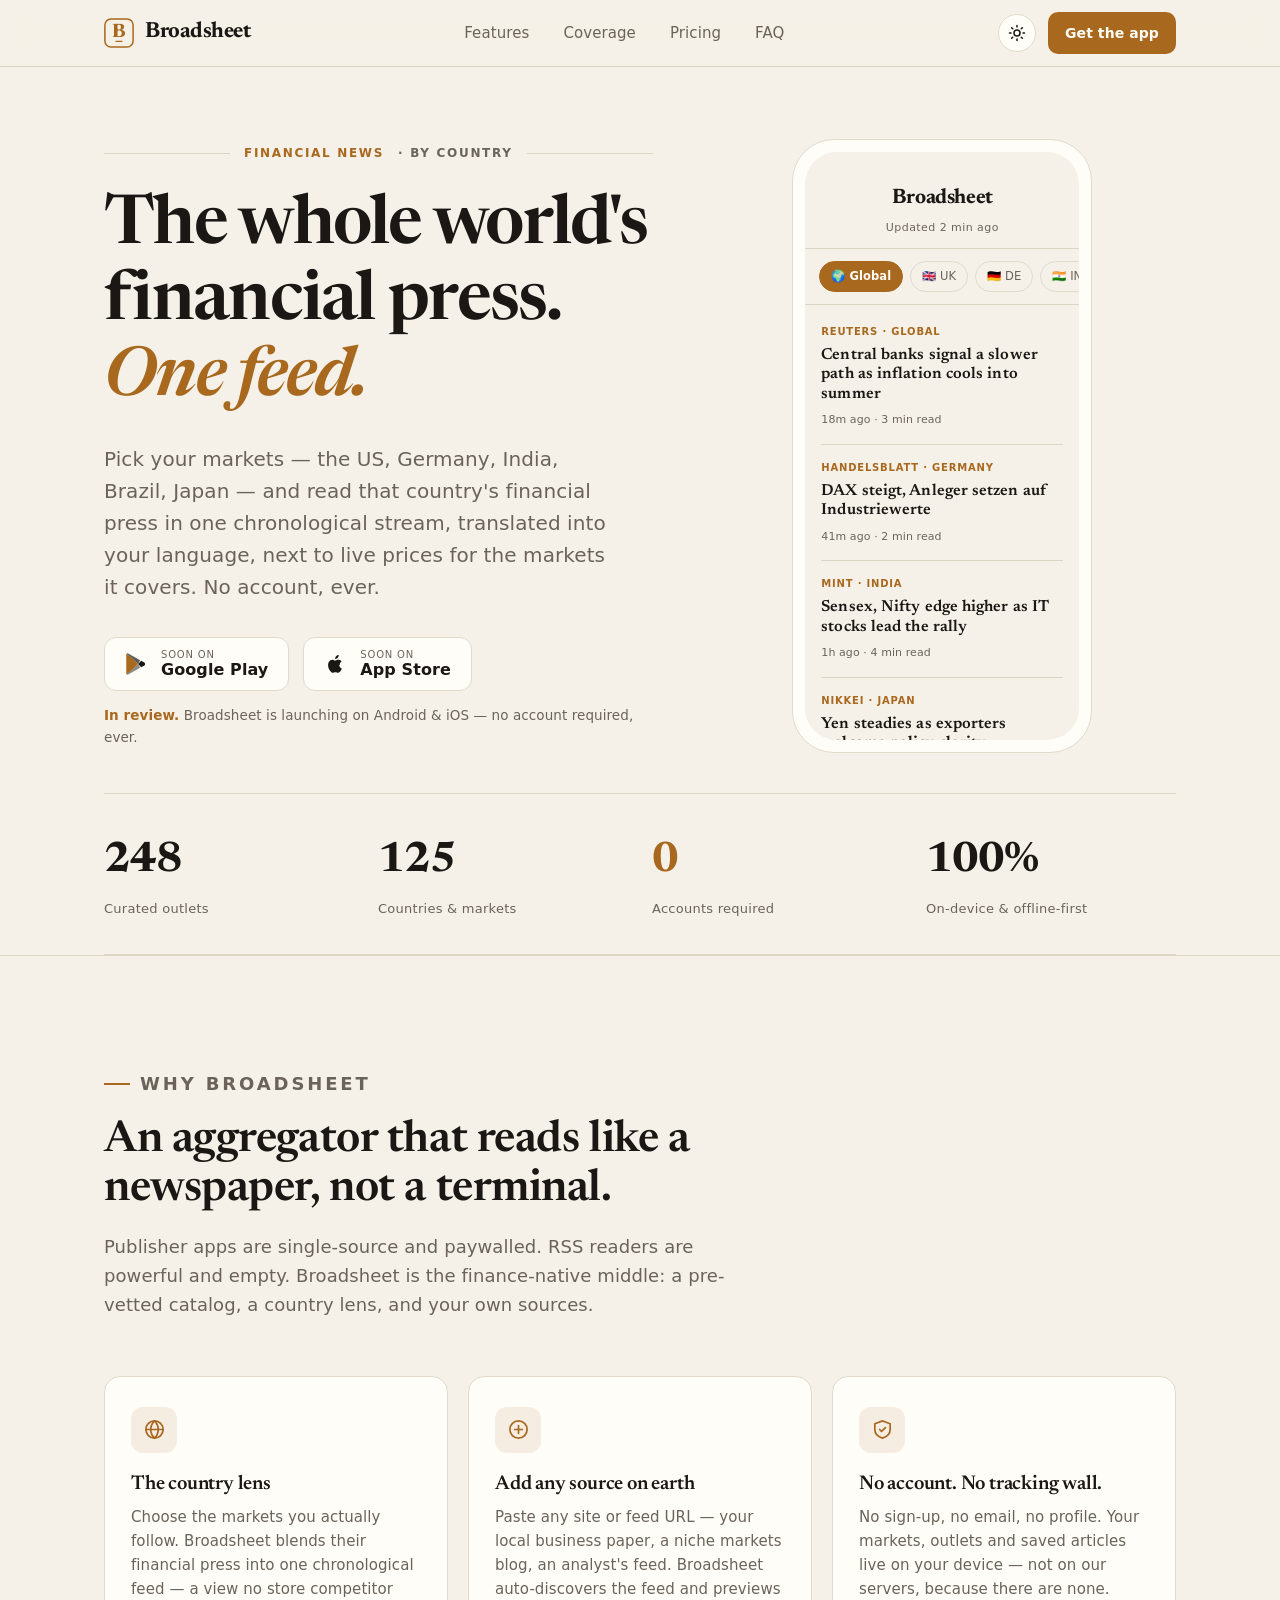
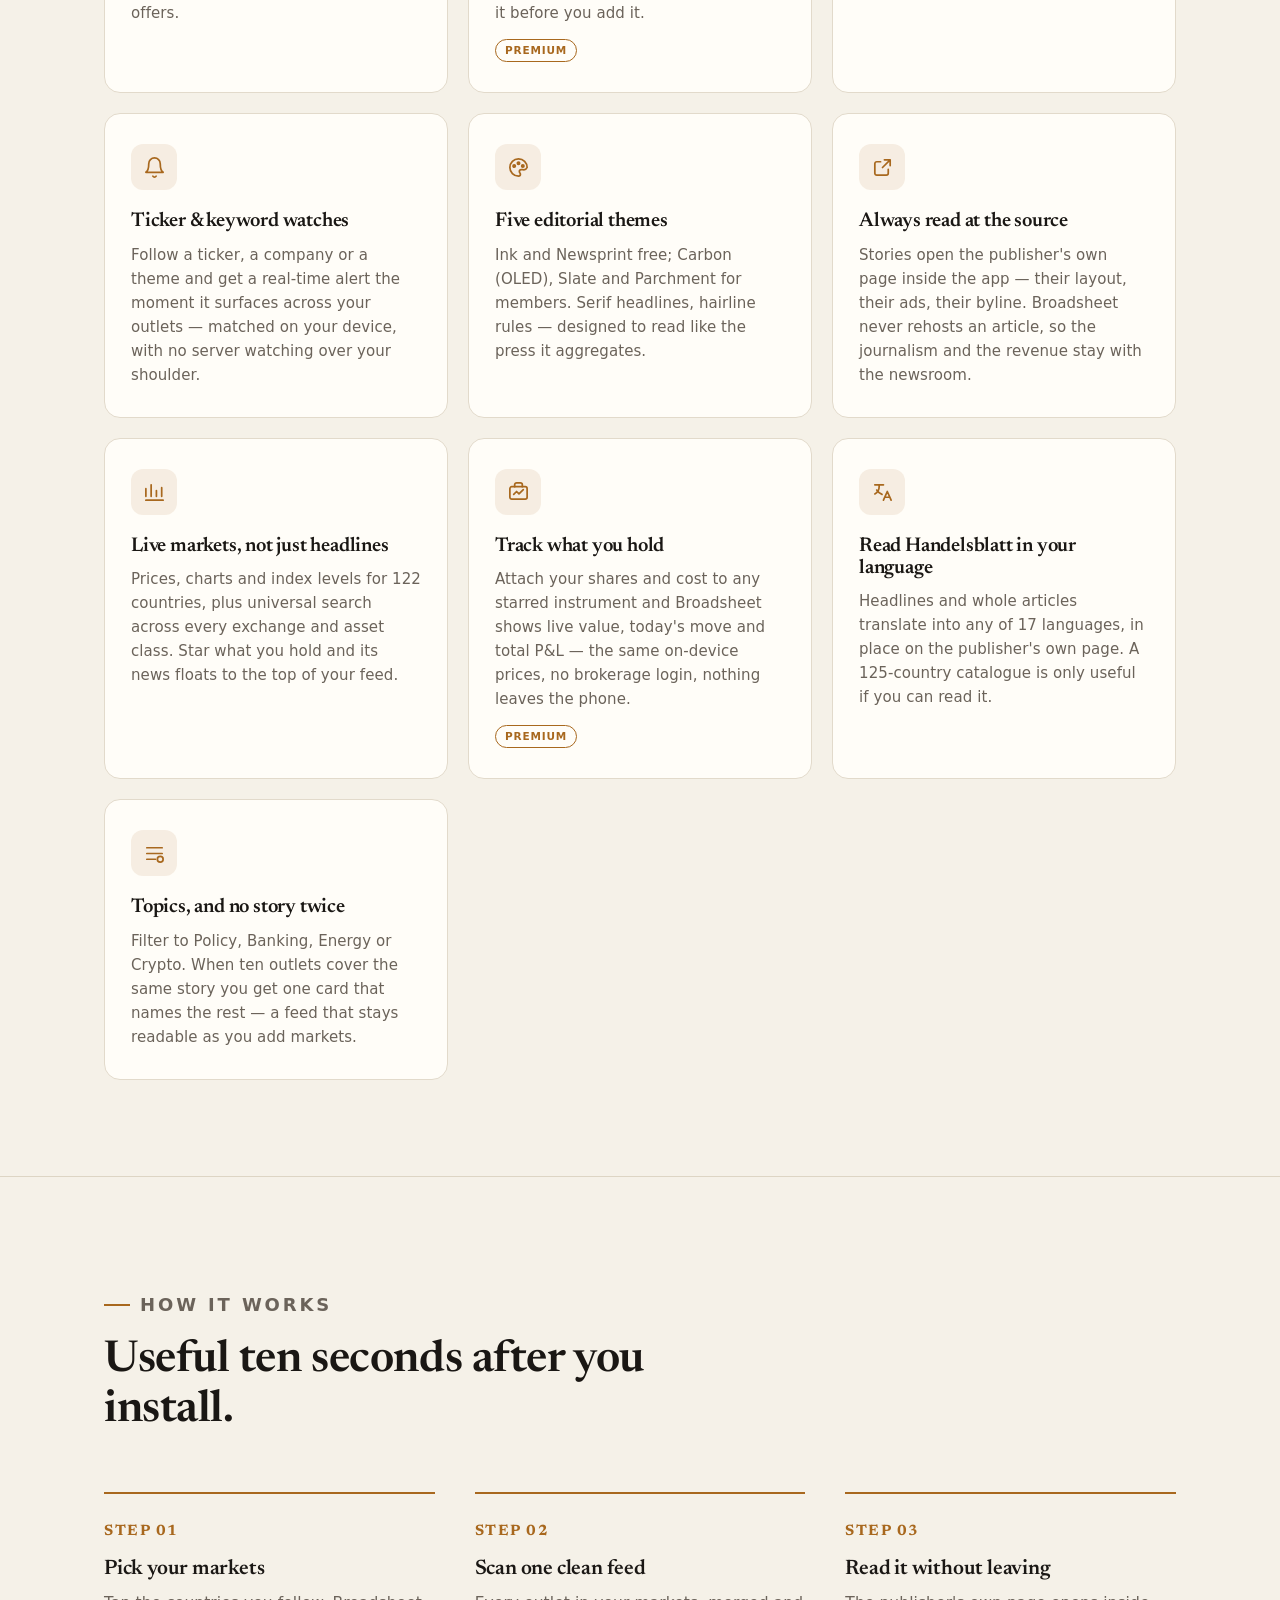
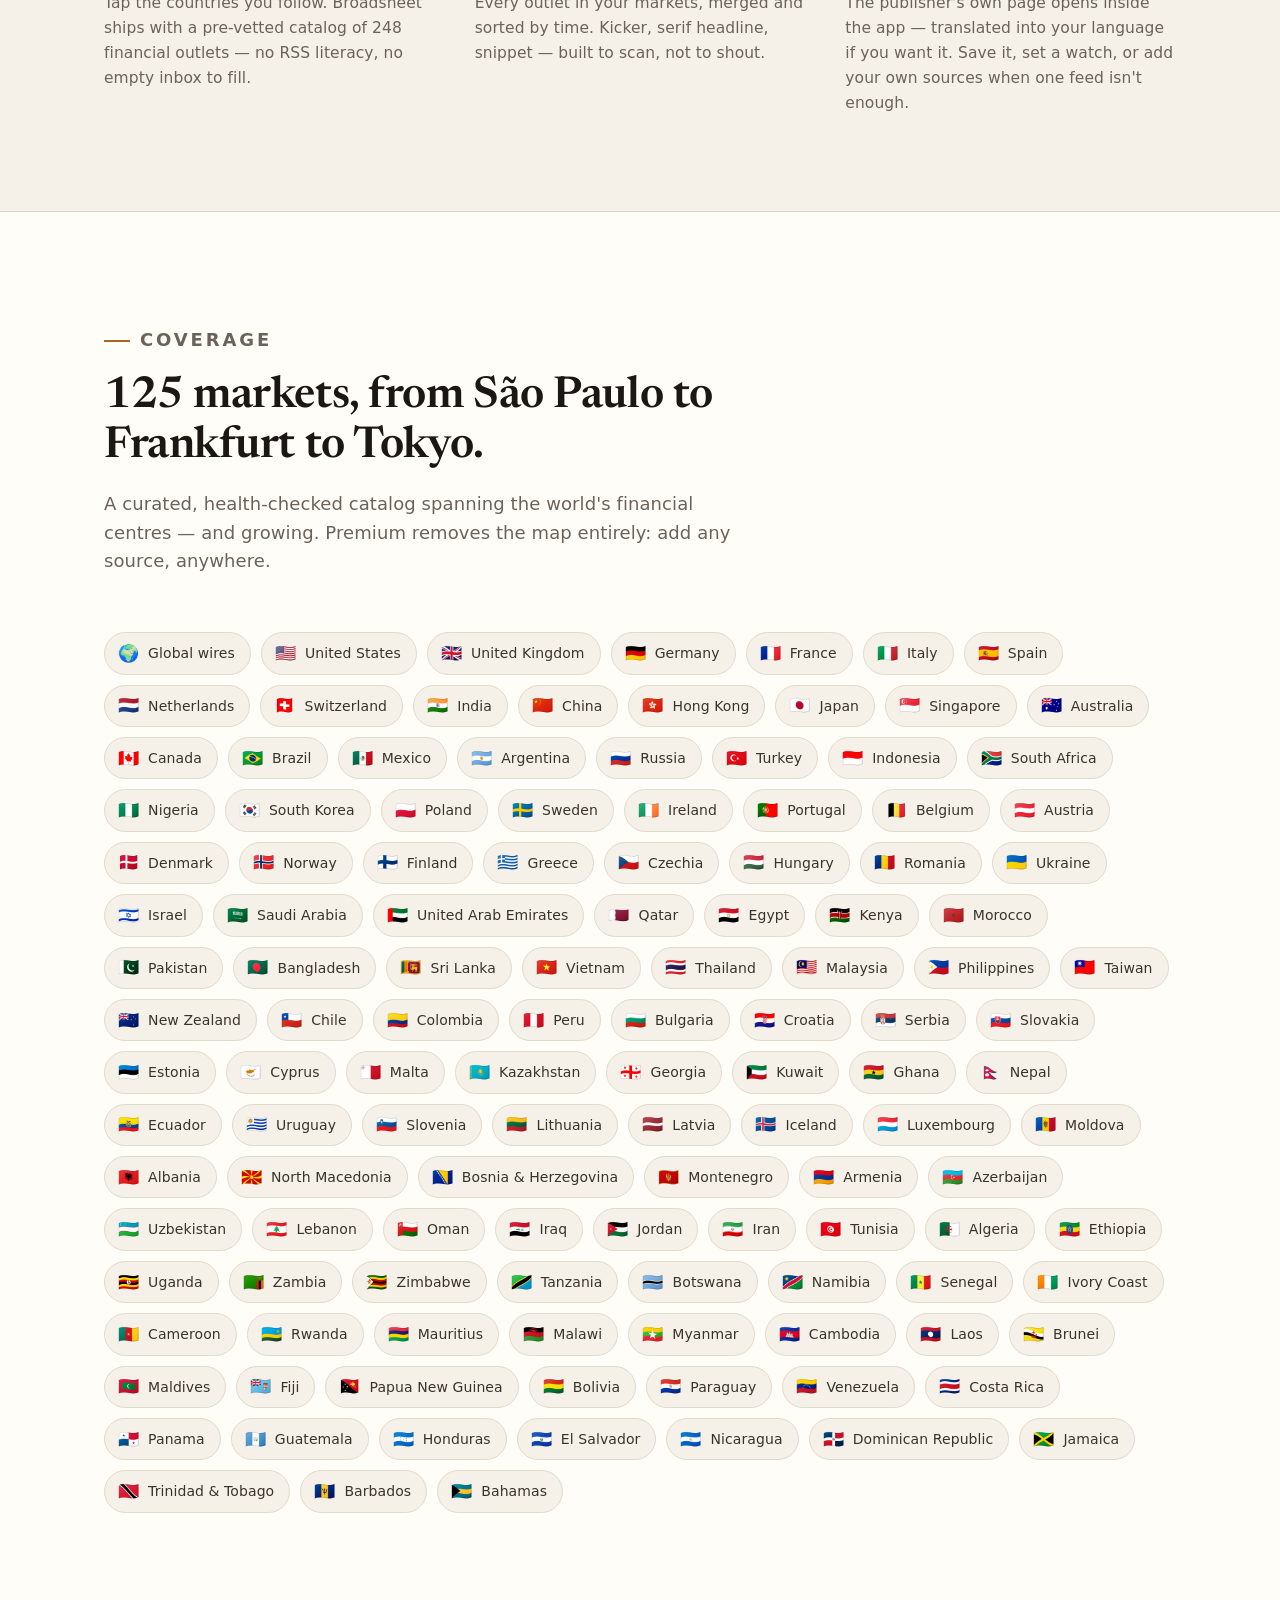
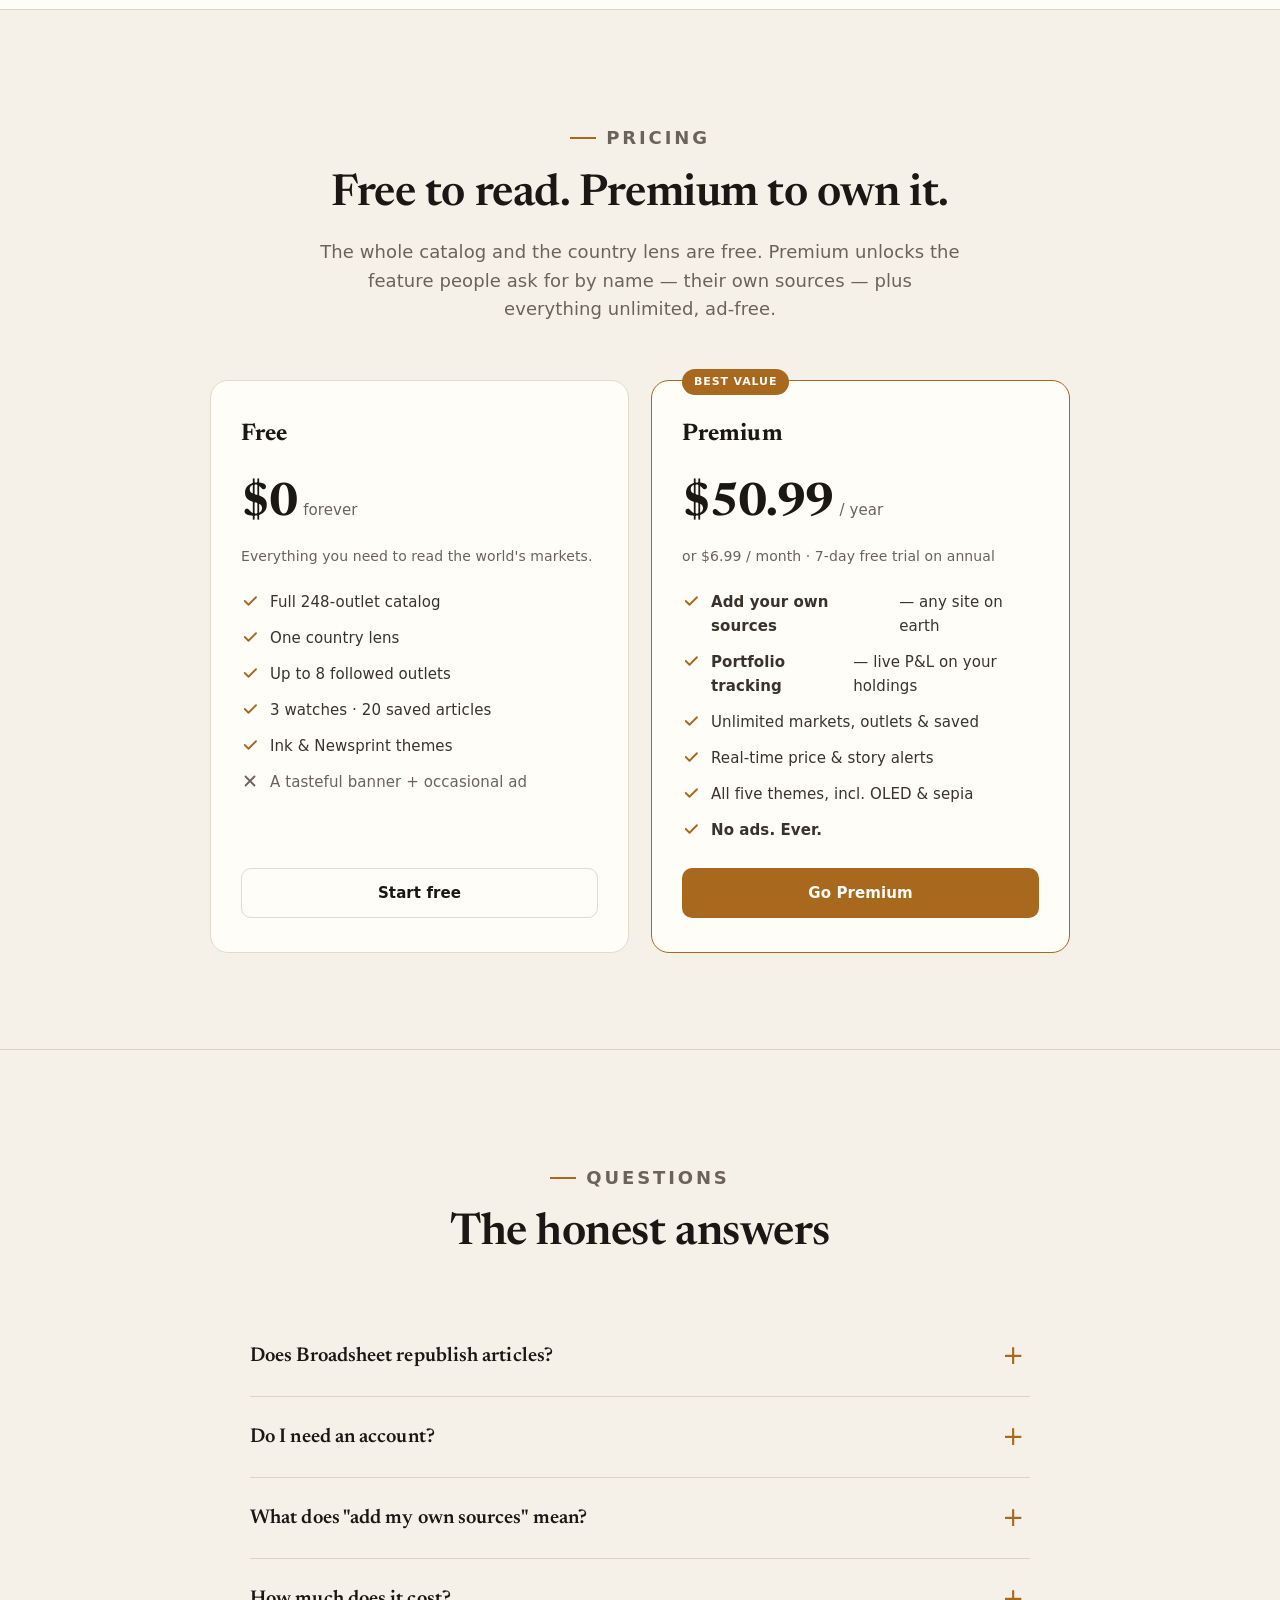
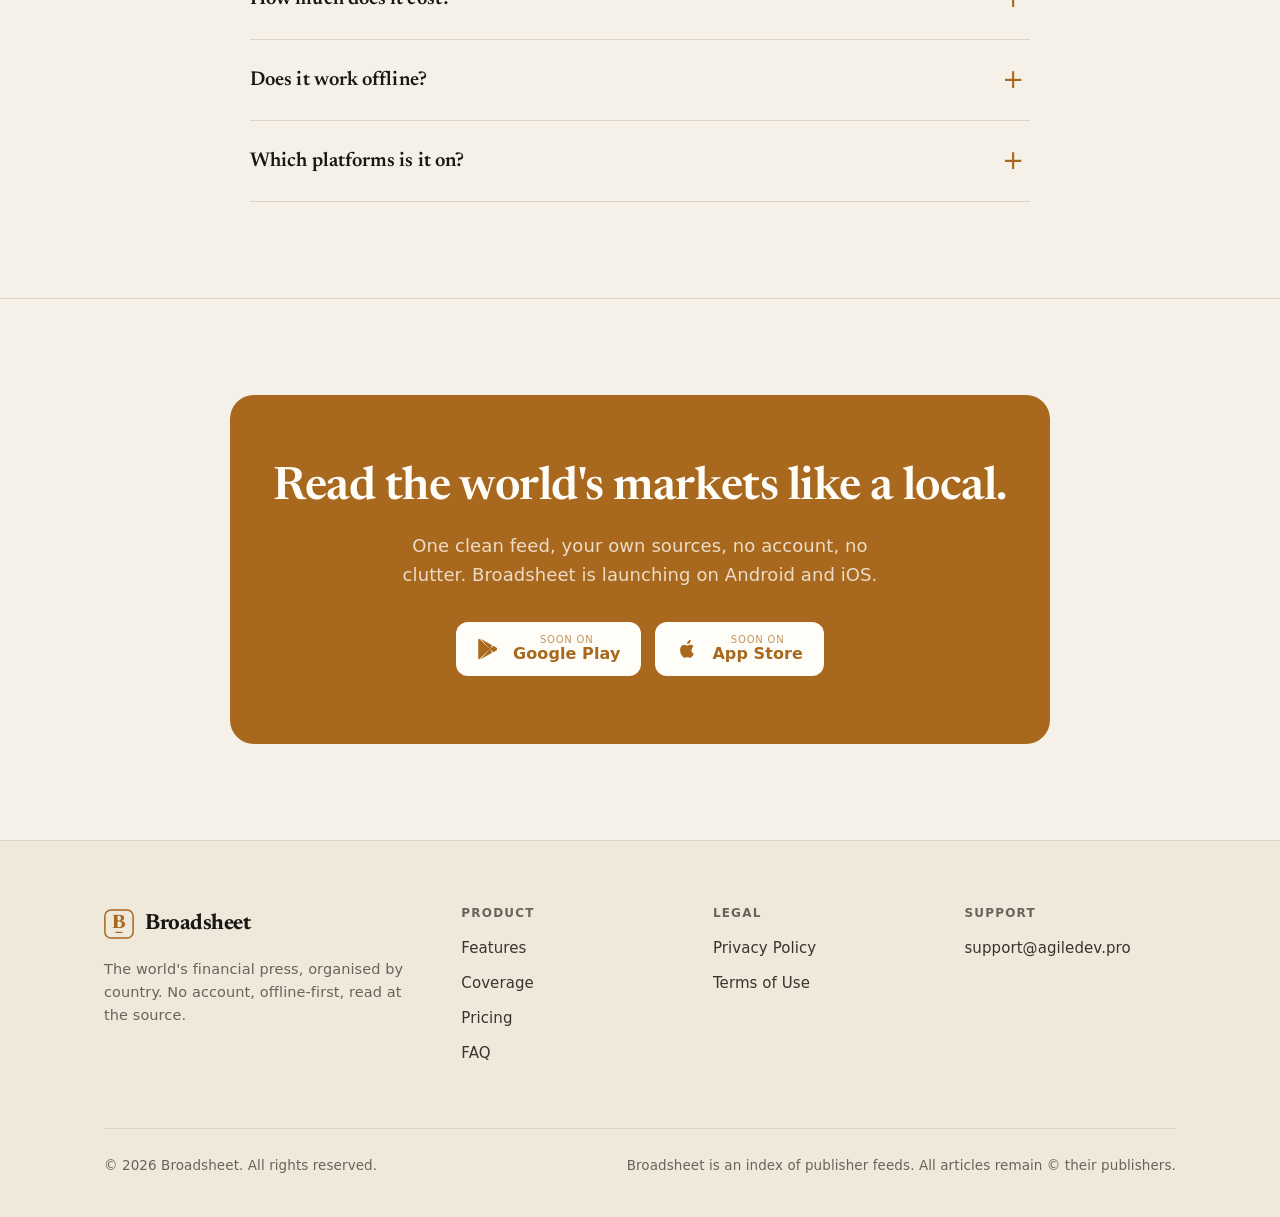
==== index.html @ e1857047 "Add files via upload" ====
<!doctype html>
<html lang="en">
  <head>
    <meta charset="utf-8" />
    <meta name="viewport" content="width=device-width, initial-scale=1" />
    <title>Broadsheet — The world's financial press, by country</title>
    <meta
      name="description"
      content="Broadsheet gathers the financial press of 125 countries into one clean feed — organised by market. Read every story in-app, translated into your language, alongside live prices for 122 markets. No account."
    />
    <meta name="theme-color" content="#14110f" media="(prefers-color-scheme: dark)" />
    <meta name="theme-color" content="#f5f1e8" media="(prefers-color-scheme: light)" />

    <!-- Open Graph -->
    <meta property="og:type" content="website" />
    <meta property="og:site_name" content="Broadsheet" />
    <meta property="og:title" content="Broadsheet — The world's financial press, by country" />
    <meta
      property="og:description"
      content="The financial press of 125 countries in one clean feed, translated and readable in-app, with live market prices. No account."
    />
    <meta property="og:url" content="https://broadsheet.agiledev.pro/" />
    <meta name="twitter:card" content="summary_large_image" />

    <link rel="icon" href="favicon.svg" type="image/svg+xml" />
    <link rel="canonical" href="https://broadsheet.agiledev.pro/" />

    <!-- Newsreader: a variable serif designed for on-screen news reading (matches the app). -->
    <link rel="preconnect" href="https://fonts.googleapis.com" />
    <link rel="preconnect" href="https://fonts.gstatic.com" crossorigin />
    <link
      href="https://fonts.googleapis.com/css2?family=Newsreader:ital,opsz,wght@0,6..72,400;0,6..72,500;0,6..72,600;0,6..72,700;1,6..72,500;1,6..72,600&display=swap"
      rel="stylesheet"
    />
    <link rel="stylesheet" href="assets/broadsheet.css" />
  </head>
  <body>
    <a class="skip-link" href="#main">Skip to content</a>

    <!-- ============================ MASTHEAD ============================ -->
    <header class="masthead">
      <div class="container masthead__inner">
        <a class="brand" href="/" aria-label="Broadsheet home">
          <svg class="brand__mark" viewBox="0 0 100 100" aria-hidden="true">
            <rect x="3" y="3" width="94" height="94" rx="20" fill="none" stroke="var(--accent)" stroke-width="5" />
            <text x="50" y="63" text-anchor="middle" font-family="Newsreader, Georgia, serif" font-size="62" font-weight="700" fill="var(--accent)">B</text>
            <rect x="38" y="76" width="24" height="4" rx="2" fill="var(--accent)" />
          </svg>
          Broadsheet
        </a>

        <nav class="nav" id="nav" aria-label="Primary">
          <a href="#features">Features</a>
          <a href="#coverage">Coverage</a>
          <a href="#pricing">Pricing</a>
          <a href="#faq">FAQ</a>
        </nav>

        <div class="masthead__actions">
          <button class="theme-toggle" id="themeToggle" type="button" aria-label="Toggle colour theme">
            <svg class="icon-moon" viewBox="0 0 24 24" fill="none" stroke="currentColor" stroke-width="2" stroke-linecap="round" stroke-linejoin="round" aria-hidden="true"><path d="M21 12.79A9 9 0 1 1 11.21 3 7 7 0 0 0 21 12.79Z" /></svg>
            <svg class="icon-sun" viewBox="0 0 24 24" fill="none" stroke="currentColor" stroke-width="2" stroke-linecap="round" stroke-linejoin="round" aria-hidden="true"><circle cx="12" cy="12" r="4" /><path d="M12 2v2M12 20v2M4.9 4.9l1.4 1.4M17.7 17.7l1.4 1.4M2 12h2M20 12h2M4.9 19.1l1.4-1.4M17.7 6.3l1.4-1.4" /></svg>
          </button>
          <a class="btn btn--primary btn--sm" href="#get">Get the app</a>
          <button class="nav-toggle" id="navToggle" type="button" aria-label="Menu" aria-expanded="false">
            <svg viewBox="0 0 24 24" fill="none" stroke="currentColor" stroke-width="2" stroke-linecap="round" aria-hidden="true"><path d="M3 6h18M3 12h18M3 18h18" /></svg>
          </button>
        </div>
      </div>
    </header>

    <main id="main">
      <!-- ============================ HERO ============================ -->
      <section class="hero">
        <div class="container">
          <div class="hero__grid">
            <div>
              <p class="dateline reveal"><span>Financial News</span> · By Country</p>
              <h1 class="reveal">The whole world's financial press. <em>One feed.</em></h1>
              <p class="hero__lead reveal">
                Pick your markets — the US, Germany, India, Brazil, Japan — and read that
                country's financial press in one chronological stream, translated into your
                language, next to live prices for the markets it covers. No account, ever.
              </p>
              <div class="hero__cta reveal" id="get">
                <div class="store-row">
                  <a class="store-btn" href="#get" aria-label="Google Play (coming soon)">
                    <svg viewBox="0 0 24 24" aria-hidden="true"><path fill="var(--accent)" d="M3.6 2.3 13.9 12 3.6 21.7c-.4-.3-.6-.8-.6-1.4V3.7c0-.6.2-1.1.6-1.4Z"/><path fill="currentColor" d="m16.8 8.9 2.9 1.7c1 .6 1 2.2 0 2.8l-2.9 1.7L14 12l2.8-3.1Z"/><path fill="currentColor" opacity=".7" d="M3.6 2.3c.3-.2.7-.3 1.2 0l11 6.3L14 12 3.6 2.3Z"/><path fill="currentColor" opacity=".5" d="M14 12l1.8 3.4-11 6.3c-.5.3-.9.2-1.2 0L14 12Z"/></svg>
                    <span class="store-btn__label"><small>Soon on</small><strong>Google Play</strong></span>
                  </a>
                  <a class="store-btn" href="#get" aria-label="App Store (coming soon)">
                    <svg viewBox="0 0 24 24" aria-hidden="true"><path fill="currentColor" d="M16.4 12.7c0-2 1.6-3 1.7-3-.9-1.4-2.4-1.6-2.9-1.6-1.2-.1-2.4.7-3 .7-.6 0-1.6-.7-2.6-.7-1.3 0-2.6.8-3.3 2-1.4 2.4-.4 6 1 8 .7.9 1.4 2 2.5 2 1 0 1.3-.6 2.5-.6s1.5.6 2.6.6 1.7-.9 2.4-1.8c.7-1 1-2 1-2.1 0 0-1.9-.7-2.4-2.7ZM14.6 6.3c.5-.7.9-1.6.8-2.6-.8 0-1.8.5-2.4 1.2-.5.6-1 1.6-.8 2.5.9.1 1.8-.4 2.4-1.1Z"/></svg>
                    <span class="store-btn__label"><small>Soon on</small><strong>App Store</strong></span>
                  </a>
                </div>
                <p class="store-note"><b>In review.</b> Broadsheet is launching on Android &amp; iOS — no account required, ever.</p>
              </div>
            </div>

            <!-- Live product mock: mirrors the real app feed card -->
            <div class="device reveal" aria-hidden="true">
              <div class="device__notch"></div>
              <div class="device__screen">
                <div class="app-header">
                  <div class="wm">Broadsheet</div>
                  <div class="upd">Updated 2 min ago</div>
                </div>
                <div class="app-chips">
                  <span class="chip chip--on">🌍 Global</span>
                  <span class="chip">🇬🇧 UK</span>
                  <span class="chip">🇩🇪 DE</span>
                  <span class="chip">🇮🇳 IN</span>
                  <span class="chip">🇯🇵 JP</span>
                </div>
                <div class="app-feed">
                  <div class="art">
                    <div class="art__kicker">Reuters · Global</div>
                    <div class="art__title">Central banks signal a slower path as inflation cools into summer</div>
                    <div class="art__meta">18m ago · 3 min read</div>
                  </div>
                  <div class="art">
                    <div class="art__kicker">Handelsblatt · Germany</div>
                    <div class="art__title">DAX steigt, Anleger setzen auf Industriewerte</div>
                    <div class="art__meta">41m ago · 2 min read</div>
                  </div>
                  <div class="art">
                    <div class="art__kicker">Mint · India</div>
                    <div class="art__title">Sensex, Nifty edge higher as IT stocks lead the rally</div>
                    <div class="art__meta">1h ago · 4 min read</div>
                  </div>
                  <div class="art">
                    <div class="art__kicker">Nikkei · Japan</div>
                    <div class="art__title">Yen steadies as exporters welcome policy clarity</div>
                    <div class="art__meta">1h ago · 2 min read</div>
                  </div>
                </div>
              </div>
            </div>
          </div>
        </div>
      </section>

      <!-- ============================ STATS ============================ -->
      <section class="section section--flush" style="padding: 0" aria-label="At a glance">
        <div class="container">
          <div class="stats">
            <div class="stat reveal"><div class="stat__num">248</div><div class="stat__label">Curated outlets</div></div>
            <div class="stat reveal"><div class="stat__num">125</div><div class="stat__label">Countries &amp; markets</div></div>
            <div class="stat reveal"><div class="stat__num"><span>0</span></div><div class="stat__label">Accounts required</div></div>
            <div class="stat reveal"><div class="stat__num">100%</div><div class="stat__label">On-device &amp; offline-first</div></div>
          </div>
        </div>
      </section>

      <!-- ============================ FEATURES ============================ -->
      <section class="section" id="features">
        <div class="container">
          <div class="section-head reveal">
            <p class="eyebrow">Why Broadsheet</p>
            <h2>An aggregator that reads like a newspaper, not a terminal.</h2>
            <p>Publisher apps are single-source and paywalled. RSS readers are powerful and empty. Broadsheet is the finance-native middle: a pre-vetted catalog, a country lens, and your own sources.</p>
          </div>

          <div class="features">
            <article class="feature reveal">
              <div class="feature__icon"><svg viewBox="0 0 24 24" fill="none" stroke="currentColor" stroke-width="1.8"><circle cx="12" cy="12" r="9"/><path d="M3 12h18M12 3c2.5 2.4 3.9 5.6 4 9-.1 3.4-1.5 6.6-4 9-2.5-2.4-3.9-5.6-4-9 .1-3.4 1.5-6.6 4-9Z"/></svg></div>
              <h3>The country lens</h3>
              <p>Choose the markets you actually follow. Broadsheet blends their financial press into one chronological feed — a view no store competitor offers.</p>
            </article>

            <article class="feature reveal">
              <div class="feature__icon"><svg viewBox="0 0 24 24" fill="none" stroke="currentColor" stroke-width="1.8"><circle cx="12" cy="12" r="9"/><path d="M12 8v8M8 12h8" stroke-linecap="round"/></svg></div>
              <h3>Add any source on earth</h3>
              <p>Paste any site or feed URL — your local business paper, a niche markets blog, an analyst's feed. Broadsheet auto-discovers the feed and previews it before you add it.</p>
              <span class="feature__tag">Premium</span>
            </article>

            <article class="feature reveal">
              <div class="feature__icon"><svg viewBox="0 0 24 24" fill="none" stroke="currentColor" stroke-width="1.8"><path d="M12 3 4 6v6c0 4.4 3.4 7.6 8 9 4.6-1.4 8-4.6 8-9V6l-8-3Z"/><path d="m9 12 2 2 4-4" stroke-linecap="round" stroke-linejoin="round"/></svg></div>
              <h3>No account. No tracking wall.</h3>
              <p>No sign-up, no email, no profile. Your markets, outlets and saved articles live on your device — not on our servers, because there are none.</p>
            </article>

            <article class="feature reveal">
              <div class="feature__icon"><svg viewBox="0 0 24 24" fill="none" stroke="currentColor" stroke-width="1.8"><path d="M18 8a6 6 0 0 0-12 0c0 7-3 9-3 9h18s-3-2-3-9" stroke-linecap="round" stroke-linejoin="round"/><path d="M13.7 21a2 2 0 0 1-3.4 0" stroke-linecap="round"/></svg></div>
              <h3>Ticker &amp; keyword watches</h3>
              <p>Follow a ticker, a company or a theme and get a real-time alert the moment it surfaces across your outlets — matched on your device, with no server watching over your shoulder.</p>
            </article>

            <article class="feature reveal">
              <div class="feature__icon"><svg viewBox="0 0 24 24" fill="none" stroke="currentColor" stroke-width="1.8"><path d="M12 3a9 9 0 1 0 0 18c1.1 0 2-.9 2-2 0-.5-.2-1-.6-1.4-.3-.3-.5-.8-.5-1.3 0-1.1.9-2 2-2h1.6A4 4 0 0 0 21 12 9 9 0 0 0 12 3Z"/><circle cx="7.5" cy="10.5" r="1.2" fill="currentColor"/><circle cx="12" cy="7.5" r="1.2" fill="currentColor"/><circle cx="16.5" cy="10.5" r="1.2" fill="currentColor"/></svg></div>
              <h3>Five editorial themes</h3>
              <p>Ink and Newsprint free; Carbon (OLED), Slate and Parchment for members. Serif headlines, hairline rules — designed to read like the press it aggregates.</p>
            </article>

            <article class="feature reveal">
              <div class="feature__icon"><svg viewBox="0 0 24 24" fill="none" stroke="currentColor" stroke-width="1.8"><path d="M14 4h6v6M20 4l-8 8" stroke-linecap="round" stroke-linejoin="round"/><path d="M18 14v4a2 2 0 0 1-2 2H6a2 2 0 0 1-2-2V8a2 2 0 0 1 2-2h4" stroke-linecap="round" stroke-linejoin="round"/></svg></div>
              <h3>Always read at the source</h3>
              <p>Stories open the publisher's own page inside the app — their layout, their ads, their byline. Broadsheet never rehosts an article, so the journalism and the revenue stay with the newsroom.</p>
            </article>

            <article class="feature reveal">
              <div class="feature__icon"><svg viewBox="0 0 24 24" fill="none" stroke="currentColor" stroke-width="1.8"><path d="M3 17V9M8.5 17V5M14 17v-6M19.5 17V8" stroke-linecap="round"/><path d="M3 21h18" stroke-linecap="round"/></svg></div>
              <h3>Live markets, not just headlines</h3>
              <p>Prices, charts and index levels for 122 countries, plus universal search across every exchange and asset class. Star what you hold and its news floats to the top of your feed.</p>
            </article>

            <article class="feature reveal">
              <div class="feature__icon"><svg viewBox="0 0 24 24" fill="none" stroke="currentColor" stroke-width="1.8"><rect x="3" y="7" width="18" height="13" rx="2"/><path d="M8 7V5a2 2 0 0 1 2-2h4a2 2 0 0 1 2 2v2" stroke-linecap="round"/><path d="m7 15 3-3 2.5 2.5L17 10" stroke-linecap="round" stroke-linejoin="round"/></svg></div>
              <h3>Track what you hold</h3>
              <p>Attach your shares and cost to any starred instrument and Broadsheet shows live value, today's move and total P&amp;L — the same on-device prices, no brokerage login, nothing leaves the phone.</p>
              <span class="feature__tag">Premium</span>
            </article>

            <article class="feature reveal">
              <div class="feature__icon"><svg viewBox="0 0 24 24" fill="none" stroke="currentColor" stroke-width="1.8"><path d="M4 5h9M8.5 5v2c0 3.3-2 6.2-4.5 7.5" stroke-linecap="round"/><path d="M6 10.5c1.3 2.2 3.4 3.8 5.5 4.5" stroke-linecap="round"/><path d="m13 21 4-9 4 9M14.6 18h4.8" stroke-linecap="round" stroke-linejoin="round"/></svg></div>
              <h3>Read Handelsblatt in your language</h3>
              <p>Headlines and whole articles translate into any of 17 languages, in place on the publisher's own page. A 125-country catalogue is only useful if you can read it.</p>
            </article>

            <article class="feature reveal">
              <div class="feature__icon"><svg viewBox="0 0 24 24" fill="none" stroke="currentColor" stroke-width="1.8"><path d="M4 6h16M4 12h16M4 18h9" stroke-linecap="round"/><circle cx="18" cy="18" r="3"/></svg></div>
              <h3>Topics, and no story twice</h3>
              <p>Filter to Policy, Banking, Energy or Crypto. When ten outlets cover the same story you get one card that names the rest — a feed that stays readable as you add markets.</p>
            </article>
          </div>
        </div>
      </section>

      <!-- ============================ HOW IT WORKS ============================ -->
      <section class="section" id="how">
        <div class="container">
          <div class="section-head reveal">
            <p class="eyebrow">How it works</p>
            <h2>Useful ten seconds after you install.</h2>
          </div>
          <div class="steps">
            <div class="step reveal">
              <div class="step__n">STEP 01</div>
              <h3>Pick your markets</h3>
              <p>Tap the countries you follow. Broadsheet ships with a pre-vetted catalog of 248 financial outlets — no RSS literacy, no empty inbox to fill.</p>
            </div>
            <div class="step reveal">
              <div class="step__n">STEP 02</div>
              <h3>Scan one clean feed</h3>
              <p>Every outlet in your markets, merged and sorted by time. Kicker, serif headline, snippet — built to scan, not to shout.</p>
            </div>
            <div class="step reveal">
              <div class="step__n">STEP 03</div>
              <h3>Read it without leaving</h3>
              <p>The publisher's own page opens inside the app — translated into your language if you want it. Save it, set a watch, or add your own sources when one feed isn't enough.</p>
            </div>
          </div>
        </div>
      </section>

      <!-- ============================ COVERAGE ============================ -->
      <section class="section coverage" id="coverage">
        <div class="container">
          <div class="section-head reveal">
            <p class="eyebrow">Coverage</p>
            <h2>125 markets, from São Paulo to Frankfurt to Tokyo.</h2>
            <p>A curated, health-checked catalog spanning the world's financial centres — and growing. Premium removes the map entirely: add any source, anywhere.</p>
          </div>
          <div class="flags reveal">
            <span class="flag-chip"><span class="fe">🌍</span> Global wires</span>
            <span class="flag-chip"><span class="fe">🇺🇸</span> United States</span>
            <span class="flag-chip"><span class="fe">🇬🇧</span> United Kingdom</span>
            <span class="flag-chip"><span class="fe">🇩🇪</span> Germany</span>
            <span class="flag-chip"><span class="fe">🇫🇷</span> France</span>
            <span class="flag-chip"><span class="fe">🇮🇹</span> Italy</span>
            <span class="flag-chip"><span class="fe">🇪🇸</span> Spain</span>
            <span class="flag-chip"><span class="fe">🇳🇱</span> Netherlands</span>
            <span class="flag-chip"><span class="fe">🇨🇭</span> Switzerland</span>
            <span class="flag-chip"><span class="fe">🇮🇳</span> India</span>
            <span class="flag-chip"><span class="fe">🇨🇳</span> China</span>
            <span class="flag-chip"><span class="fe">🇭🇰</span> Hong Kong</span>
            <span class="flag-chip"><span class="fe">🇯🇵</span> Japan</span>
            <span class="flag-chip"><span class="fe">🇸🇬</span> Singapore</span>
            <span class="flag-chip"><span class="fe">🇦🇺</span> Australia</span>
            <span class="flag-chip"><span class="fe">🇨🇦</span> Canada</span>
            <span class="flag-chip"><span class="fe">🇧🇷</span> Brazil</span>
            <span class="flag-chip"><span class="fe">🇲🇽</span> Mexico</span>
            <span class="flag-chip"><span class="fe">🇦🇷</span> Argentina</span>
            <span class="flag-chip"><span class="fe">🇷🇺</span> Russia</span>
            <span class="flag-chip"><span class="fe">🇹🇷</span> Turkey</span>
            <span class="flag-chip"><span class="fe">🇮🇩</span> Indonesia</span>
            <span class="flag-chip"><span class="fe">🇿🇦</span> South Africa</span>
            <span class="flag-chip"><span class="fe">🇳🇬</span> Nigeria</span>
            <span class="flag-chip"><span class="fe">🇰🇷</span> South Korea</span>
            <span class="flag-chip"><span class="fe">🇵🇱</span> Poland</span>
            <span class="flag-chip"><span class="fe">🇸🇪</span> Sweden</span>
            <span class="flag-chip"><span class="fe">🇮🇪</span> Ireland</span>
            <span class="flag-chip"><span class="fe">🇵🇹</span> Portugal</span>
            <span class="flag-chip"><span class="fe">🇧🇪</span> Belgium</span>
            <span class="flag-chip"><span class="fe">🇦🇹</span> Austria</span>
            <span class="flag-chip"><span class="fe">🇩🇰</span> Denmark</span>
            <span class="flag-chip"><span class="fe">🇳🇴</span> Norway</span>
            <span class="flag-chip"><span class="fe">🇫🇮</span> Finland</span>
            <span class="flag-chip"><span class="fe">🇬🇷</span> Greece</span>
            <span class="flag-chip"><span class="fe">🇨🇿</span> Czechia</span>
            <span class="flag-chip"><span class="fe">🇭🇺</span> Hungary</span>
            <span class="flag-chip"><span class="fe">🇷🇴</span> Romania</span>
            <span class="flag-chip"><span class="fe">🇺🇦</span> Ukraine</span>
            <span class="flag-chip"><span class="fe">🇮🇱</span> Israel</span>
            <span class="flag-chip"><span class="fe">🇸🇦</span> Saudi Arabia</span>
            <span class="flag-chip"><span class="fe">🇦🇪</span> United Arab Emirates</span>
            <span class="flag-chip"><span class="fe">🇶🇦</span> Qatar</span>
            <span class="flag-chip"><span class="fe">🇪🇬</span> Egypt</span>
            <span class="flag-chip"><span class="fe">🇰🇪</span> Kenya</span>
            <span class="flag-chip"><span class="fe">🇲🇦</span> Morocco</span>
            <span class="flag-chip"><span class="fe">🇵🇰</span> Pakistan</span>
            <span class="flag-chip"><span class="fe">🇧🇩</span> Bangladesh</span>
            <span class="flag-chip"><span class="fe">🇱🇰</span> Sri Lanka</span>
            <span class="flag-chip"><span class="fe">🇻🇳</span> Vietnam</span>
            <span class="flag-chip"><span class="fe">🇹🇭</span> Thailand</span>
            <span class="flag-chip"><span class="fe">🇲🇾</span> Malaysia</span>
            <span class="flag-chip"><span class="fe">🇵🇭</span> Philippines</span>
            <span class="flag-chip"><span class="fe">🇹🇼</span> Taiwan</span>
            <span class="flag-chip"><span class="fe">🇳🇿</span> New Zealand</span>
            <span class="flag-chip"><span class="fe">🇨🇱</span> Chile</span>
            <span class="flag-chip"><span class="fe">🇨🇴</span> Colombia</span>
            <span class="flag-chip"><span class="fe">🇵🇪</span> Peru</span>
            <span class="flag-chip"><span class="fe">🇧🇬</span> Bulgaria</span>
            <span class="flag-chip"><span class="fe">🇭🇷</span> Croatia</span>
            <span class="flag-chip"><span class="fe">🇷🇸</span> Serbia</span>
            <span class="flag-chip"><span class="fe">🇸🇰</span> Slovakia</span>
            <span class="flag-chip"><span class="fe">🇪🇪</span> Estonia</span>
            <span class="flag-chip"><span class="fe">🇨🇾</span> Cyprus</span>
            <span class="flag-chip"><span class="fe">🇲🇹</span> Malta</span>
            <span class="flag-chip"><span class="fe">🇰🇿</span> Kazakhstan</span>
            <span class="flag-chip"><span class="fe">🇬🇪</span> Georgia</span>
            <span class="flag-chip"><span class="fe">🇰🇼</span> Kuwait</span>
            <span class="flag-chip"><span class="fe">🇬🇭</span> Ghana</span>
            <span class="flag-chip"><span class="fe">🇳🇵</span> Nepal</span>
            <span class="flag-chip"><span class="fe">🇪🇨</span> Ecuador</span>
            <span class="flag-chip"><span class="fe">🇺🇾</span> Uruguay</span>
            <span class="flag-chip"><span class="fe">🇸🇮</span> Slovenia</span>
            <span class="flag-chip"><span class="fe">🇱🇹</span> Lithuania</span>
            <span class="flag-chip"><span class="fe">🇱🇻</span> Latvia</span>
            <span class="flag-chip"><span class="fe">🇮🇸</span> Iceland</span>
            <span class="flag-chip"><span class="fe">🇱🇺</span> Luxembourg</span>
            <span class="flag-chip"><span class="fe">🇲🇩</span> Moldova</span>
            <span class="flag-chip"><span class="fe">🇦🇱</span> Albania</span>
            <span class="flag-chip"><span class="fe">🇲🇰</span> North Macedonia</span>
            <span class="flag-chip"><span class="fe">🇧🇦</span> Bosnia & Herzegovina</span>
            <span class="flag-chip"><span class="fe">🇲🇪</span> Montenegro</span>
            <span class="flag-chip"><span class="fe">🇦🇲</span> Armenia</span>
            <span class="flag-chip"><span class="fe">🇦🇿</span> Azerbaijan</span>
            <span class="flag-chip"><span class="fe">🇺🇿</span> Uzbekistan</span>
            <span class="flag-chip"><span class="fe">🇱🇧</span> Lebanon</span>
            <span class="flag-chip"><span class="fe">🇴🇲</span> Oman</span>
            <span class="flag-chip"><span class="fe">🇮🇶</span> Iraq</span>
            <span class="flag-chip"><span class="fe">🇯🇴</span> Jordan</span>
            <span class="flag-chip"><span class="fe">🇮🇷</span> Iran</span>
            <span class="flag-chip"><span class="fe">🇹🇳</span> Tunisia</span>
            <span class="flag-chip"><span class="fe">🇩🇿</span> Algeria</span>
            <span class="flag-chip"><span class="fe">🇪🇹</span> Ethiopia</span>
            <span class="flag-chip"><span class="fe">🇺🇬</span> Uganda</span>
            <span class="flag-chip"><span class="fe">🇿🇲</span> Zambia</span>
            <span class="flag-chip"><span class="fe">🇿🇼</span> Zimbabwe</span>
            <span class="flag-chip"><span class="fe">🇹🇿</span> Tanzania</span>
            <span class="flag-chip"><span class="fe">🇧🇼</span> Botswana</span>
            <span class="flag-chip"><span class="fe">🇳🇦</span> Namibia</span>
            <span class="flag-chip"><span class="fe">🇸🇳</span> Senegal</span>
            <span class="flag-chip"><span class="fe">🇨🇮</span> Ivory Coast</span>
            <span class="flag-chip"><span class="fe">🇨🇲</span> Cameroon</span>
            <span class="flag-chip"><span class="fe">🇷🇼</span> Rwanda</span>
            <span class="flag-chip"><span class="fe">🇲🇺</span> Mauritius</span>
            <span class="flag-chip"><span class="fe">🇲🇼</span> Malawi</span>
            <span class="flag-chip"><span class="fe">🇲🇲</span> Myanmar</span>
            <span class="flag-chip"><span class="fe">🇰🇭</span> Cambodia</span>
            <span class="flag-chip"><span class="fe">🇱🇦</span> Laos</span>
            <span class="flag-chip"><span class="fe">🇧🇳</span> Brunei</span>
            <span class="flag-chip"><span class="fe">🇲🇻</span> Maldives</span>
            <span class="flag-chip"><span class="fe">🇫🇯</span> Fiji</span>
            <span class="flag-chip"><span class="fe">🇵🇬</span> Papua New Guinea</span>
            <span class="flag-chip"><span class="fe">🇧🇴</span> Bolivia</span>
            <span class="flag-chip"><span class="fe">🇵🇾</span> Paraguay</span>
            <span class="flag-chip"><span class="fe">🇻🇪</span> Venezuela</span>
            <span class="flag-chip"><span class="fe">🇨🇷</span> Costa Rica</span>
            <span class="flag-chip"><span class="fe">🇵🇦</span> Panama</span>
            <span class="flag-chip"><span class="fe">🇬🇹</span> Guatemala</span>
            <span class="flag-chip"><span class="fe">🇭🇳</span> Honduras</span>
            <span class="flag-chip"><span class="fe">🇸🇻</span> El Salvador</span>
            <span class="flag-chip"><span class="fe">🇳🇮</span> Nicaragua</span>
            <span class="flag-chip"><span class="fe">🇩🇴</span> Dominican Republic</span>
            <span class="flag-chip"><span class="fe">🇯🇲</span> Jamaica</span>
            <span class="flag-chip"><span class="fe">🇹🇹</span> Trinidad & Tobago</span>
            <span class="flag-chip"><span class="fe">🇧🇧</span> Barbados</span>
            <span class="flag-chip"><span class="fe">🇧🇸</span> Bahamas</span>
          </div>
        </div>
      </section>

      <!-- ============================ PRICING ============================ -->
      <section class="section" id="pricing">
        <div class="container">
          <div class="section-head reveal" style="margin-inline: auto; text-align: center">
            <p class="eyebrow" style="justify-content: center">Pricing</p>
            <h2>Free to read. Premium to own it.</h2>
            <p>The whole catalog and the country lens are free. Premium unlocks the feature people ask for by name — their own sources — plus everything unlimited, ad-free.</p>
          </div>

          <div class="pricing">
            <div class="plan reveal">
              <div class="plan__name">Free</div>
              <div class="plan__price"><b>$0</b><span>forever</span></div>
              <p class="plan__sub">Everything you need to read the world's markets.</p>
              <ul class="plan__list">
                <li><svg viewBox="0 0 24 24" fill="none" stroke="currentColor" stroke-width="2.4"><path d="m5 12 5 5L20 7" stroke-linecap="round" stroke-linejoin="round"/></svg>Full 248-outlet catalog</li>
                <li><svg viewBox="0 0 24 24" fill="none" stroke="currentColor" stroke-width="2.4"><path d="m5 12 5 5L20 7" stroke-linecap="round" stroke-linejoin="round"/></svg>One country lens</li>
                <li><svg viewBox="0 0 24 24" fill="none" stroke="currentColor" stroke-width="2.4"><path d="m5 12 5 5L20 7" stroke-linecap="round" stroke-linejoin="round"/></svg>Up to 8 followed outlets</li>
                <li><svg viewBox="0 0 24 24" fill="none" stroke="currentColor" stroke-width="2.4"><path d="m5 12 5 5L20 7" stroke-linecap="round" stroke-linejoin="round"/></svg>3 watches · 20 saved articles</li>
                <li><svg viewBox="0 0 24 24" fill="none" stroke="currentColor" stroke-width="2.4"><path d="m5 12 5 5L20 7" stroke-linecap="round" stroke-linejoin="round"/></svg>Ink &amp; Newsprint themes</li>
                <li class="off"><svg viewBox="0 0 24 24" fill="none" stroke="currentColor" stroke-width="2.4"><path d="M6 6l12 12M18 6 6 18" stroke-linecap="round"/></svg>A tasteful banner + occasional ad</li>
              </ul>
              <a class="btn btn--ghost" href="#get">Start free</a>
            </div>

            <div class="plan plan--featured reveal">
              <span class="plan__flag">Best value</span>
              <div class="plan__name">Premium</div>
              <div class="plan__price"><b>$50.99</b><span>/ year</span></div>
              <p class="plan__sub">or $6.99 / month · 7-day free trial on annual</p>
              <ul class="plan__list">
                <li><svg viewBox="0 0 24 24" fill="none" stroke="currentColor" stroke-width="2.4"><path d="m5 12 5 5L20 7" stroke-linecap="round" stroke-linejoin="round"/></svg><strong>Add your own sources</strong> — any site on earth</li>
                <li><svg viewBox="0 0 24 24" fill="none" stroke="currentColor" stroke-width="2.4"><path d="m5 12 5 5L20 7" stroke-linecap="round" stroke-linejoin="round"/></svg><strong>Portfolio tracking</strong> — live P&amp;L on your holdings</li>
                <li><svg viewBox="0 0 24 24" fill="none" stroke="currentColor" stroke-width="2.4"><path d="m5 12 5 5L20 7" stroke-linecap="round" stroke-linejoin="round"/></svg>Unlimited markets, outlets &amp; saved</li>
                <li><svg viewBox="0 0 24 24" fill="none" stroke="currentColor" stroke-width="2.4"><path d="m5 12 5 5L20 7" stroke-linecap="round" stroke-linejoin="round"/></svg>Real-time price &amp; story alerts</li>
                <li><svg viewBox="0 0 24 24" fill="none" stroke="currentColor" stroke-width="2.4"><path d="m5 12 5 5L20 7" stroke-linecap="round" stroke-linejoin="round"/></svg>All five themes, incl. OLED &amp; sepia</li>
                <li><svg viewBox="0 0 24 24" fill="none" stroke="currentColor" stroke-width="2.4"><path d="m5 12 5 5L20 7" stroke-linecap="round" stroke-linejoin="round"/></svg><strong>No ads. Ever.</strong></li>
              </ul>
              <a class="btn btn--primary" href="#get">Go Premium</a>
            </div>
          </div>
        </div>
      </section>

      <!-- ============================ FAQ ============================ -->
      <section class="section" id="faq">
        <div class="container">
          <div class="section-head reveal" style="margin-inline: auto; text-align: center">
            <p class="eyebrow" style="justify-content: center">Questions</p>
            <h2>The honest answers</h2>
          </div>
          <div class="faq reveal">
            <details>
              <summary>Does Broadsheet republish articles?</summary>
              <p>No. Broadsheet shows a headline, a short snippet and the publisher's name, then links you straight to the original article on the publisher's own site. The journalism and the ad revenue stay with the newsroom — it's an index, not a copy.</p>
            </details>
            <details>
              <summary>Do I need an account?</summary>
              <p>Never. There's no sign-up, no email and no profile. Your chosen markets, followed outlets and saved articles are stored locally on your device. We run no servers that hold your data, because we run no servers at all.</p>
            </details>
            <details>
              <summary>What does "add my own sources" mean?</summary>
              <p>With Premium you can paste any website or feed URL — a local business paper, a niche markets blog, an analyst's newsletter — and Broadsheet auto-discovers its feed and folds it into your stream. If a site publishes a feed, you can read it here.</p>
            </details>
            <details>
              <summary>How much does it cost?</summary>
              <p>The app is free, including the full 248-outlet catalog and one country lens. Premium is $6.99 / month or $50.99 / year, with a 7-day free trial on the annual plan. Subscriptions renew automatically until cancelled, and you can cancel anytime from your app store account.</p>
            </details>
            <details>
              <summary>Does it work offline?</summary>
              <p>Yes. Broadsheet is offline-first: your feed and saved articles are cached on the device, so the app opens instantly and your reading list is there even without a connection.</p>
            </details>
            <details>
              <summary>Which platforms is it on?</summary>
              <p>Broadsheet is built for both Android and iOS and is currently in store review. Join by grabbing it from Google Play or the App Store the moment it's live.</p>
            </details>
          </div>
        </div>
      </section>

      <!-- ============================ CTA ============================ -->
      <section class="section cta">
        <div class="container">
          <div class="cta__panel reveal">
            <h2>Read the world's markets like a local.</h2>
            <p>One clean feed, your own sources, no account, no clutter. Broadsheet is launching on Android and iOS.</p>
            <div class="store-row">
              <a class="store-btn" href="#get" aria-label="Google Play (coming soon)">
                <svg viewBox="0 0 24 24" aria-hidden="true"><path fill="currentColor" d="M3.6 2.3 13.9 12 3.6 21.7c-.4-.3-.6-.8-.6-1.4V3.7c0-.6.2-1.1.6-1.4Zm13.2 6.6 2.9 1.7c1 .6 1 2.2 0 2.8l-2.9 1.7L14 12l2.8-3.1ZM4.8 2.3l11 6.3L14 12 4.8 2.3Zm9.2 9.7 1.8 3.4-11 6.3L14 12Z"/></svg>
                <span class="store-btn__label"><small>Soon on</small><strong>Google Play</strong></span>
              </a>
              <a class="store-btn" href="#get" aria-label="App Store (coming soon)">
                <svg viewBox="0 0 24 24" aria-hidden="true"><path fill="currentColor" d="M16.4 12.7c0-2 1.6-3 1.7-3-.9-1.4-2.4-1.6-2.9-1.6-1.2-.1-2.4.7-3 .7-.6 0-1.6-.7-2.6-.7-1.3 0-2.6.8-3.3 2-1.4 2.4-.4 6 1 8 .7.9 1.4 2 2.5 2 1 0 1.3-.6 2.5-.6s1.5.6 2.6.6 1.7-.9 2.4-1.8c.7-1 1-2 1-2.1 0 0-1.9-.7-2.4-2.7ZM14.6 6.3c.5-.7.9-1.6.8-2.6-.8 0-1.8.5-2.4 1.2-.5.6-1 1.6-.8 2.5.9.1 1.8-.4 2.4-1.1Z"/></svg>
                <span class="store-btn__label"><small>Soon on</small><strong>App Store</strong></span>
              </a>
            </div>
          </div>
        </div>
      </section>
    </main>

    <!-- ============================ FOOTER ============================ -->
    <footer class="footer">
      <div class="container">
        <div class="footer__grid">
          <div class="footer__brand">
            <a class="brand" href="/" aria-label="Broadsheet home">
              <svg class="brand__mark" viewBox="0 0 100 100" aria-hidden="true">
                <rect x="3" y="3" width="94" height="94" rx="20" fill="none" stroke="var(--accent)" stroke-width="5" />
                <text x="50" y="63" text-anchor="middle" font-family="Newsreader, Georgia, serif" font-size="62" font-weight="700" fill="var(--accent)">B</text>
                <rect x="38" y="76" width="24" height="4" rx="2" fill="var(--accent)" />
              </svg>
              Broadsheet
            </a>
            <p>The world's financial press, organised by country. No account, offline-first, read at the source.</p>
          </div>
          <div class="footer__col">
            <h4>Product</h4>
            <a href="#features">Features</a>
            <a href="#coverage">Coverage</a>
            <a href="#pricing">Pricing</a>
            <a href="#faq">FAQ</a>
          </div>
          <div class="footer__col">
            <h4>Legal</h4>
            <a href="privacy-policy.html">Privacy Policy</a>
            <a href="terms.html">Terms of Use</a>
          </div>
          <div class="footer__col">
            <h4>Support</h4>
            <a href="mailto:support@agiledev.pro">support@agiledev.pro</a>
          </div>
        </div>
        <div class="footer__bar">
          <span>© <span id="year">2026</span> Broadsheet. All rights reserved.</span>
          <span>Broadsheet is an index of publisher feeds. All articles remain © their publishers.</span>
        </div>
      </div>
    </footer>

    <script>
      // ---- Theme toggle (persisted) ----
      (function () {
        var root = document.documentElement;
        var stored = null;
        try { stored = localStorage.getItem("bs-theme"); } catch (e) {}
        if (stored === "light" || stored === "dark") root.setAttribute("data-theme", stored);
        var toggle = document.getElementById("themeToggle");
        toggle.addEventListener("click", function () {
          var isLight =
            root.getAttribute("data-theme") === "light" ||
            (!root.hasAttribute("data-theme") &&
              window.matchMedia("(prefers-color-scheme: light)").matches);
          var next = isLight ? "dark" : "light";
          root.setAttribute("data-theme", next);
          try { localStorage.setItem("bs-theme", next); } catch (e) {}
        });
      })();

      // ---- Mobile nav ----
      (function () {
        var btn = document.getElementById("navToggle");
        var nav = document.getElementById("nav");
        btn.addEventListener("click", function () {
          var open = nav.classList.toggle("open");
          btn.setAttribute("aria-expanded", open ? "true" : "false");
        });
        nav.addEventListener("click", function (e) {
          if (e.target.tagName === "A") {
            nav.classList.remove("open");
            btn.setAttribute("aria-expanded", "false");
          }
        });
      })();

      // ---- Reveal on scroll ----
      (function () {
        var els = document.querySelectorAll(".reveal");
        if (!("IntersectionObserver" in window)) {
          els.forEach(function (el) { el.classList.add("in"); });
          return;
        }
        var io = new IntersectionObserver(
          function (entries) {
            entries.forEach(function (en) {
              if (en.isIntersecting) {
                en.target.classList.add("in");
                io.unobserve(en.target);
              }
            });
          },
          { threshold: 0.12 }
        );
        els.forEach(function (el) { io.observe(el); });
      })();

      document.getElementById("year").textContent = new Date().getFullYear();
    </script>
  </body>
</html>
---- assets/broadsheet.css ----
/* ==========================================================================
   Broadsheet — marketing + policy site design system
   Traces to DESIGN_REFERENCES.md: near-black Ink surface, brass accent used
   only on interactive/brand elements, Newsreader serif headlines / system-sans
   metadata, hairline rules, generous whitespace. Banned (per R4 anti-reference):
   gradients, glows, glow shadows, saturated slabs. This site obeys the same
   discipline — it should read like a newspaper next to a crypto ad.
   ========================================================================== */

/* ----------------------------------------------------------- Fonts (self-scope) */
/* Newsreader is loaded from Google Fonts in each page <head>. */

/* --------------------------------------------------------------- Theme tokens */
:root {
  /* Ink — the default dark theme (matches the app's default). */
  --bg: #14110f;
  --bg-2: #1a1613;
  --surface: #1e1a17;
  --surface-2: #262119;
  --fg: #f5f1ea;
  --fg-dim: #d5cdc1;
  --muted: #9a928a;
  --accent: #d89a3e;
  --accent-2: #e0a94a;
  --accent-fg: #14110f;
  --accent-soft: rgba(216, 154, 62, 0.13);
  --border: #302a22;
  --separator: #2b251e;
  --link: #e0a94a;
  --shadow: none;
  color-scheme: dark;
}

/* Newsprint — the light theme. Applied when the OS prefers light and the
   visitor hasn't overridden, or when data-theme="light" is set explicitly. */
@media (prefers-color-scheme: light) {
  :root:not([data-theme]) {
    --bg: #f5f1e8;
    --bg-2: #efe9dc;
    --surface: #fffdf8;
    --surface-2: #f0ebdf;
    --fg: #1a1714;
    --fg-dim: #3a332b;
    --muted: #6b635a;
    --accent: #a8681e;
    --accent-2: #8c5518;
    --accent-fg: #fffdf8;
    --accent-soft: rgba(168, 104, 30, 0.1);
    --border: #e2dacb;
    --separator: #ddd5c4;
    --link: #8c5518;
    --shadow: 0 1px 2px rgba(26, 23, 20, 0.06), 0 8px 30px rgba(26, 23, 20, 0.05);
    color-scheme: light;
  }
}

:root[data-theme="light"] {
  --bg: #f5f1e8;
  --bg-2: #efe9dc;
  --surface: #fffdf8;
  --surface-2: #f0ebdf;
  --fg: #1a1714;
  --fg-dim: #3a332b;
  --muted: #6b635a;
  --accent: #a8681e;
  --accent-2: #8c5518;
  --accent-fg: #fffdf8;
  --accent-soft: rgba(168, 104, 30, 0.1);
  --border: #e2dacb;
  --separator: #ddd5c4;
  --link: #8c5518;
  --shadow: 0 1px 2px rgba(26, 23, 20, 0.06), 0 8px 30px rgba(26, 23, 20, 0.05);
  color-scheme: light;
}

:root[data-theme="dark"] {
  color-scheme: dark;
}

/* --------------------------------------------------------------------- Reset */
*,
*::before,
*::after {
  box-sizing: border-box;
  margin: 0;
  padding: 0;
}

html {
  -webkit-text-size-adjust: 100%;
  scroll-behavior: smooth;
  scroll-padding-top: 88px;
}

@media (prefers-reduced-motion: reduce) {
  html {
    scroll-behavior: auto;
  }
}

body {
  font-family: var(--sans);
  --sans: system-ui, -apple-system, "Segoe UI", Roboto, Helvetica, Arial, sans-serif;
  --serif: "Newsreader", Georgia, "Times New Roman", serif;
  --mono: ui-monospace, "SF Mono", "Cascadia Code", Menlo, Consolas, monospace;
  background: var(--bg);
  color: var(--fg);
  line-height: 1.6;
  font-size: 17px;
  letter-spacing: 0.005em;
  -webkit-font-smoothing: antialiased;
  text-rendering: optimizeLegibility;
  overflow-x: hidden;
}

img,
svg {
  max-width: 100%;
  display: block;
}

a {
  color: var(--link);
  text-decoration: none;
}

a:hover {
  text-decoration: underline;
  text-underline-offset: 3px;
}

::selection {
  background: var(--accent);
  color: var(--accent-fg);
}

:focus-visible {
  outline: 2px solid var(--accent);
  outline-offset: 3px;
  border-radius: 3px;
}

/* ------------------------------------------------------------------- Layout */
.container {
  width: 100%;
  max-width: 1120px;
  margin: 0 auto;
  padding: 0 24px;
}

.section {
  padding: 96px 0;
  border-top: 1px solid var(--separator);
}

.section--flush {
  border-top: none;
}

.skip-link {
  position: absolute;
  left: -9999px;
  top: 0;
  background: var(--accent);
  color: var(--accent-fg);
  padding: 12px 18px;
  z-index: 200;
  border-radius: 0 0 8px 0;
  font-weight: 700;
}
.skip-link:focus {
  left: 0;
}

/* --------------------------------------------------------------- Typography */
h1,
h2,
h3,
h4 {
  font-family: var(--serif);
  font-weight: 600;
  line-height: 1.12;
  letter-spacing: -0.01em;
  color: var(--fg);
}

.eyebrow {
  font-family: var(--sans);
  font-size: 12.5px;
  font-weight: 700;
  letter-spacing: 0.16em;
  text-transform: uppercase;
  color: var(--accent);
  margin-bottom: 18px;
  display: inline-flex;
  align-items: center;
  gap: 10px;
}
.eyebrow::before {
  content: "";
  width: 26px;
  height: 2px;
  background: var(--accent);
  display: inline-block;
}

.section-head {
  max-width: 640px;
  margin-bottom: 56px;
}
.section-head h2 {
  font-size: clamp(30px, 4.4vw, 44px);
}
.section-head p {
  color: var(--muted);
  font-size: 18px;
  margin-top: 18px;
}

.serif {
  font-family: var(--serif);
}

/* --------------------------------------------------------------- Masthead nav */
.masthead {
  position: sticky;
  top: 0;
  z-index: 100;
  background: color-mix(in srgb, var(--bg) 82%, transparent);
  backdrop-filter: saturate(140%) blur(14px);
  -webkit-backdrop-filter: saturate(140%) blur(14px);
  border-bottom: 1px solid var(--separator);
}
.masthead__inner {
  display: flex;
  align-items: center;
  justify-content: space-between;
  height: 66px;
  gap: 20px;
}
.brand {
  display: flex;
  align-items: center;
  gap: 11px;
  font-family: var(--serif);
  font-weight: 700;
  font-size: 22px;
  letter-spacing: -0.02em;
  color: var(--fg);
}
.brand:hover {
  text-decoration: none;
}
.brand__mark {
  width: 30px;
  height: 30px;
  flex: none;
}
.nav {
  display: flex;
  align-items: center;
  gap: 34px;
}
.nav a {
  color: var(--muted);
  font-size: 15px;
  font-weight: 500;
  transition: color 0.15s ease;
}
.nav a:hover {
  color: var(--fg);
  text-decoration: none;
}
.masthead__actions {
  display: flex;
  align-items: center;
  gap: 12px;
}

.theme-toggle {
  width: 38px;
  height: 38px;
  border-radius: 50%;
  border: 1px solid var(--border);
  background: var(--surface);
  color: var(--fg);
  display: grid;
  place-items: center;
  cursor: pointer;
  transition: border-color 0.15s ease, transform 0.15s ease;
}
.theme-toggle:hover {
  border-color: var(--accent);
  transform: rotate(12deg);
}
.theme-toggle svg {
  width: 18px;
  height: 18px;
}
.theme-toggle .icon-sun {
  display: none;
}
:root[data-theme="light"] .theme-toggle .icon-sun {
  display: block;
}
:root[data-theme="light"] .theme-toggle .icon-moon {
  display: none;
}
@media (prefers-color-scheme: light) {
  :root:not([data-theme]) .theme-toggle .icon-sun {
    display: block;
  }
  :root:not([data-theme]) .theme-toggle .icon-moon {
    display: none;
  }
}

.nav-toggle {
  display: none;
}

/* ----------------------------------------------------------------- Buttons */
.btn {
  display: inline-flex;
  align-items: center;
  justify-content: center;
  gap: 9px;
  font-family: var(--sans);
  font-size: 15px;
  font-weight: 600;
  padding: 12px 22px;
  border-radius: 10px;
  border: 1px solid transparent;
  cursor: pointer;
  transition: transform 0.14s ease, background 0.14s ease, border-color 0.14s ease;
  white-space: nowrap;
}
.btn:hover {
  text-decoration: none;
  transform: translateY(-1px);
}
.btn--primary {
  background: var(--accent);
  color: var(--accent-fg);
}
.btn--primary:hover {
  background: var(--accent-2);
}
.btn--ghost {
  background: transparent;
  color: var(--fg);
  border-color: var(--border);
}
.btn--ghost:hover {
  border-color: var(--accent);
}
.btn svg {
  width: 17px;
  height: 17px;
}
.btn--sm {
  padding: 9px 16px;
  font-size: 14px;
}

/* store buttons */
.store-row {
  display: flex;
  flex-wrap: wrap;
  gap: 14px;
  align-items: center;
}
.store-btn {
  display: inline-flex;
  align-items: center;
  gap: 12px;
  padding: 11px 20px 11px 18px;
  border-radius: 12px;
  border: 1px solid var(--border);
  background: var(--surface);
  color: var(--fg);
  transition: border-color 0.15s ease, transform 0.15s ease;
}
.store-btn:hover {
  border-color: var(--accent);
  transform: translateY(-2px);
  text-decoration: none;
}
.store-btn svg {
  width: 26px;
  height: 26px;
  flex: none;
}
.store-btn__label {
  display: flex;
  flex-direction: column;
  line-height: 1.15;
}
.store-btn__label small {
  font-size: 10px;
  letter-spacing: 0.08em;
  text-transform: uppercase;
  color: var(--muted);
}
.store-btn__label strong {
  font-size: 16px;
  font-weight: 600;
}
.store-note {
  color: var(--muted);
  font-size: 13.5px;
  margin-top: 14px;
}
.store-note b {
  color: var(--accent);
  font-weight: 600;
}

/* ------------------------------------------------------------------- Hero */
.hero {
  position: relative;
  padding: 72px 0 40px;
  overflow: hidden;
}
/* faint editorial column ruling — no gradient, just hairlines */
.hero__rules {
  position: absolute;
  inset: 0;
  pointer-events: none;
  opacity: 0.5;
  -webkit-mask-image: radial-gradient(120% 90% at 70% 10%, #000 30%, transparent 75%);
  mask-image: radial-gradient(120% 90% at 70% 10%, #000 30%, transparent 75%);
}
.hero__grid {
  display: grid;
  grid-template-columns: 1.08fr 0.92fr;
  gap: 56px;
  align-items: center;
  position: relative;
}
.hero h1 {
  font-size: clamp(40px, 6.6vw, 68px);
  font-weight: 600;
  letter-spacing: -0.025em;
}
.hero h1 em {
  font-style: italic;
  color: var(--accent);
}
.hero__lead {
  color: var(--muted);
  font-size: clamp(17px, 2.2vw, 20px);
  margin: 26px 0 34px;
  max-width: 520px;
}
.hero__cta {
  margin-top: 8px;
}

/* datestamp / masthead rule detail */
.dateline {
  display: flex;
  align-items: center;
  gap: 14px;
  font-size: 12px;
  letter-spacing: 0.14em;
  text-transform: uppercase;
  color: var(--muted);
  margin-bottom: 26px;
  font-weight: 600;
}
.dateline::before,
.dateline::after {
  content: "";
  height: 1px;
  background: var(--separator);
  flex: 1;
}
.dateline span {
  color: var(--accent);
}

/* ---------------------------------------------------------------- Phone mock */
.device {
  justify-self: center;
  width: 300px;
  max-width: 100%;
  border-radius: 42px;
  border: 1px solid var(--border);
  background: var(--surface);
  padding: 12px;
  box-shadow: var(--shadow);
  position: relative;
}
:root:not([data-theme="light"]) .device {
  box-shadow: 0 0 0 1px rgba(245, 241, 234, 0.04);
}
.device__notch {
  position: absolute;
  top: 20px;
  left: 50%;
  transform: translateX(-50%);
  width: 96px;
  height: 22px;
  background: var(--bg);
  border-radius: 12px;
  z-index: 3;
}
.device__screen {
  background: var(--bg);
  border-radius: 32px;
  overflow: hidden;
  height: 588px;
  display: flex;
  flex-direction: column;
}
.app-header {
  padding: 30px 18px 12px;
  text-align: center;
  border-bottom: 1px solid var(--separator);
}
.app-header .wm {
  font-family: var(--serif);
  font-weight: 700;
  font-size: 21px;
  letter-spacing: -0.02em;
}
.app-header .upd {
  font-size: 11px;
  color: var(--muted);
  margin-top: 3px;
  letter-spacing: 0.04em;
}
.app-chips {
  display: flex;
  gap: 7px;
  padding: 12px 14px;
  overflow: hidden;
  border-bottom: 1px solid var(--separator);
}
.chip {
  font-size: 11.5px;
  padding: 5px 11px;
  border-radius: 999px;
  border: 1px solid var(--border);
  color: var(--muted);
  white-space: nowrap;
}
.chip--on {
  background: var(--accent);
  color: var(--accent-fg);
  border-color: var(--accent);
  font-weight: 600;
}
.app-feed {
  padding: 4px 16px;
  overflow: hidden;
  flex: 1;
}
.art {
  padding: 15px 0;
  border-bottom: 1px solid var(--separator);
}
.art__kicker {
  font-size: 10px;
  font-weight: 700;
  letter-spacing: 0.08em;
  text-transform: uppercase;
  color: var(--accent);
  margin-bottom: 6px;
}
.art__title {
  font-family: var(--serif);
  font-size: 16px;
  font-weight: 600;
  line-height: 1.22;
  color: var(--fg);
}
.art__meta {
  font-size: 11px;
  color: var(--muted);
  margin-top: 7px;
}

/* --------------------------------------------------------------- Stat strip */
.stats {
  display: grid;
  grid-template-columns: repeat(4, 1fr);
  gap: 24px;
  padding: 34px 0;
  border-top: 1px solid var(--separator);
  border-bottom: 1px solid var(--separator);
}
.stat__num {
  font-family: var(--serif);
  font-size: clamp(30px, 4vw, 42px);
  font-weight: 700;
  color: var(--fg);
  letter-spacing: -0.02em;
}
.stat__num span {
  color: var(--accent);
}
.stat__label {
  font-size: 13px;
  color: var(--muted);
  margin-top: 4px;
  letter-spacing: 0.02em;
}

/* --------------------------------------------------------------- Feature grid */
.features {
  display: grid;
  grid-template-columns: repeat(3, 1fr);
  gap: 20px;
}
.feature {
  padding: 30px 26px;
  border: 1px solid var(--border);
  border-radius: 16px;
  background: var(--surface);
  transition: border-color 0.18s ease, transform 0.18s ease;
}
.feature:hover {
  border-color: var(--accent);
  transform: translateY(-3px);
}
.feature__icon {
  width: 46px;
  height: 46px;
  border-radius: 12px;
  background: var(--accent-soft);
  color: var(--accent);
  display: grid;
  place-items: center;
  margin-bottom: 20px;
}
.feature__icon svg {
  width: 23px;
  height: 23px;
}
.feature h3 {
  font-size: 20px;
  font-weight: 600;
  margin-bottom: 10px;
}
.feature p {
  color: var(--muted);
  font-size: 15px;
}
.feature__tag {
  display: inline-block;
  font-size: 10.5px;
  font-weight: 700;
  letter-spacing: 0.08em;
  text-transform: uppercase;
  color: var(--accent);
  border: 1px solid var(--accent);
  border-radius: 999px;
  padding: 2px 9px;
  margin-top: 14px;
}

/* ------------------------------------------------------------------- Steps */
.steps {
  display: grid;
  grid-template-columns: repeat(3, 1fr);
  gap: 40px;
  counter-reset: step;
}
.step {
  position: relative;
  padding-top: 26px;
  border-top: 2px solid var(--accent);
}
.step__n {
  font-family: var(--serif);
  font-size: 15px;
  font-weight: 700;
  color: var(--accent);
  letter-spacing: 0.1em;
  margin-bottom: 14px;
}
.step h3 {
  font-size: 21px;
  margin-bottom: 10px;
}
.step p {
  color: var(--muted);
  font-size: 15.5px;
}

/* --------------------------------------------------------------- Coverage */
.coverage {
  background: var(--surface);
}
.flags {
  display: flex;
  flex-wrap: wrap;
  gap: 10px;
}
.flag-chip {
  display: inline-flex;
  align-items: center;
  gap: 9px;
  padding: 9px 15px 9px 13px;
  border-radius: 999px;
  border: 1px solid var(--border);
  background: var(--bg);
  font-size: 14px;
  color: var(--fg-dim);
  transition: border-color 0.15s ease;
}
.flag-chip:hover {
  border-color: var(--accent);
}
.flag-chip .fe {
  font-size: 17px;
  line-height: 1;
}

/* --------------------------------------------------------------- Pricing */
.pricing {
  display: grid;
  grid-template-columns: 1fr 1fr;
  gap: 22px;
  max-width: 860px;
  margin: 0 auto;
}
.plan {
  border: 1px solid var(--border);
  border-radius: 18px;
  background: var(--surface);
  padding: 34px 30px;
  display: flex;
  flex-direction: column;
}
.plan--featured {
  border-color: var(--accent);
  position: relative;
}
.plan__flag {
  position: absolute;
  top: -12px;
  left: 30px;
  background: var(--accent);
  color: var(--accent-fg);
  font-size: 11px;
  font-weight: 800;
  letter-spacing: 0.08em;
  text-transform: uppercase;
  padding: 4px 12px;
  border-radius: 999px;
}
.plan__name {
  font-family: var(--serif);
  font-size: 24px;
  font-weight: 700;
}
.plan__price {
  margin: 14px 0 4px;
  display: flex;
  align-items: baseline;
  gap: 6px;
}
.plan__price b {
  font-family: var(--serif);
  font-size: 46px;
  font-weight: 700;
  letter-spacing: -0.02em;
  color: var(--fg);
}
.plan__price span {
  color: var(--muted);
  font-size: 15px;
}
.plan__sub {
  color: var(--muted);
  font-size: 14px;
  min-height: 20px;
}
.plan__list {
  list-style: none;
  margin: 22px 0 26px;
  display: flex;
  flex-direction: column;
  gap: 12px;
}
.plan__list li {
  display: flex;
  align-items: flex-start;
  gap: 11px;
  font-size: 15px;
  color: var(--fg-dim);
}
.plan__list svg {
  width: 18px;
  height: 18px;
  flex: none;
  margin-top: 2px;
  color: var(--accent);
}
.plan__list li.off {
  color: var(--muted);
}
.plan__list li.off svg {
  color: var(--muted);
}
.plan .btn {
  margin-top: auto;
  width: 100%;
}

/* -------------------------------------------------------------------- FAQ */
.faq {
  max-width: 780px;
  margin: 0 auto;
}
.faq details {
  border-bottom: 1px solid var(--separator);
}
.faq summary {
  cursor: pointer;
  list-style: none;
  padding: 24px 44px 24px 0;
  position: relative;
  font-family: var(--serif);
  font-size: 20px;
  font-weight: 600;
  color: var(--fg);
}
.faq summary::-webkit-details-marker {
  display: none;
}
.faq summary::after {
  content: "+";
  position: absolute;
  right: 6px;
  top: 50%;
  transform: translateY(-50%);
  font-family: var(--sans);
  font-size: 26px;
  font-weight: 300;
  color: var(--accent);
  transition: transform 0.2s ease;
}
.faq details[open] summary::after {
  transform: translateY(-50%) rotate(45deg);
}
.faq details p {
  color: var(--muted);
  font-size: 16px;
  padding: 0 40px 26px 0;
  margin-top: -4px;
}

/* -------------------------------------------------------------------- CTA */
.cta {
  text-align: center;
}
.cta__panel {
  background: var(--accent);
  color: var(--accent-fg);
  border-radius: 24px;
  padding: 68px 40px;
  max-width: 820px;
  margin: 0 auto;
}
.cta__panel h2 {
  color: var(--accent-fg);
  font-size: clamp(30px, 4.6vw, 46px);
}
.cta__panel p {
  color: color-mix(in srgb, var(--accent-fg) 78%, transparent);
  font-size: 18px;
  margin: 18px auto 32px;
  max-width: 520px;
}
.cta__panel .store-btn {
  background: var(--accent-fg);
  border-color: transparent;
  color: var(--accent);
}
.cta__panel .store-btn small {
  color: color-mix(in srgb, var(--accent) 70%, transparent);
}
.cta__panel .store-row {
  justify-content: center;
}

/* ----------------------------------------------------------------- Footer */
.footer {
  border-top: 1px solid var(--separator);
  padding: 66px 0 40px;
  background: var(--bg-2);
}
.footer__grid {
  display: grid;
  grid-template-columns: 1.5fr 1fr 1fr 1fr;
  gap: 40px;
}
.footer__brand .brand {
  margin-bottom: 16px;
}
.footer__brand p {
  color: var(--muted);
  font-size: 14.5px;
  max-width: 300px;
}
.footer__col h4 {
  font-family: var(--sans);
  font-size: 12px;
  font-weight: 700;
  letter-spacing: 0.1em;
  text-transform: uppercase;
  color: var(--muted);
  margin-bottom: 16px;
}
.footer__col a {
  display: block;
  color: var(--fg-dim);
  font-size: 15px;
  margin-bottom: 11px;
  transition: color 0.15s ease;
}
.footer__col a:hover {
  color: var(--accent);
  text-decoration: none;
}
.footer__bar {
  margin-top: 52px;
  padding-top: 26px;
  border-top: 1px solid var(--separator);
  display: flex;
  justify-content: space-between;
  align-items: center;
  flex-wrap: wrap;
  gap: 12px;
  color: var(--muted);
  font-size: 13.5px;
}

/* ------------------------------------------------------- Legal / doc pages */
.doc {
  padding: 60px 0 90px;
}
.doc__wrap {
  max-width: 760px;
  margin: 0 auto;
}
.doc__back {
  font-size: 14px;
  color: var(--muted);
  display: inline-flex;
  align-items: center;
  gap: 6px;
  margin-bottom: 30px;
}
.doc h1 {
  font-size: clamp(34px, 5vw, 50px);
  margin-bottom: 12px;
}
.doc__updated {
  color: var(--muted);
  font-size: 14px;
  letter-spacing: 0.03em;
  padding-bottom: 30px;
  margin-bottom: 30px;
  border-bottom: 1px solid var(--separator);
}
.doc h2 {
  font-size: 25px;
  margin: 46px 0 14px;
}
.doc h3 {
  font-size: 19px;
  margin: 30px 0 10px;
  font-family: var(--sans);
  font-weight: 700;
}
.doc p,
.doc li {
  color: var(--fg-dim);
  font-size: 16.5px;
  margin-bottom: 14px;
}
.doc ul,
.doc ol {
  padding-left: 24px;
  margin-bottom: 16px;
}
.doc li {
  margin-bottom: 8px;
}
.doc strong {
  color: var(--fg);
}
.doc a {
  text-decoration: underline;
  text-underline-offset: 2px;
}
.doc__toc {
  background: var(--surface);
  border: 1px solid var(--border);
  border-radius: 14px;
  padding: 22px 26px;
  margin-bottom: 44px;
}
.doc__toc h4 {
  font-size: 12px;
  letter-spacing: 0.1em;
  text-transform: uppercase;
  color: var(--muted);
  margin-bottom: 12px;
}
.doc__toc a {
  color: var(--link);
  font-size: 15px;
  text-decoration: none;
}
.callout {
  background: var(--accent-soft);
  border-left: 3px solid var(--accent);
  border-radius: 0 10px 10px 0;
  padding: 16px 20px;
  margin: 20px 0;
}
.callout p {
  margin: 0;
  color: var(--fg-dim);
  font-size: 15.5px;
}

/* --------------------------------------------------------------- Animations */
.reveal {
  opacity: 0;
  transform: translateY(18px);
  transition: opacity 0.6s ease, transform 0.6s ease;
}
.reveal.in {
  opacity: 1;
  transform: none;
}
@media (prefers-reduced-motion: reduce) {
  .reveal {
    opacity: 1;
    transform: none;
    transition: none;
  }
}

/* -------------------------------------------------------------- Responsive */
@media (max-width: 900px) {
  .hero__grid {
    grid-template-columns: 1fr;
    gap: 44px;
  }
  .device {
    order: -1;
  }
  .features,
  .steps {
    grid-template-columns: 1fr 1fr;
  }
  .footer__grid {
    grid-template-columns: 1fr 1fr;
    gap: 32px;
  }
  .stats {
    grid-template-columns: 1fr 1fr;
    gap: 30px 24px;
  }
}

@media (max-width: 680px) {
  .section {
    padding: 68px 0;
  }
  .nav {
    position: fixed;
    inset: 66px 0 auto 0;
    flex-direction: column;
    align-items: stretch;
    gap: 0;
    background: var(--bg);
    border-bottom: 1px solid var(--separator);
    padding: 8px 24px 20px;
    transform: translateY(-140%);
    transition: transform 0.28s ease;
  }
  .nav.open {
    transform: translateY(0);
  }
  .nav a {
    padding: 15px 0;
    border-bottom: 1px solid var(--separator);
    font-size: 17px;
  }
  .nav-toggle {
    display: grid;
    place-items: center;
    width: 38px;
    height: 38px;
    border-radius: 9px;
    border: 1px solid var(--border);
    background: var(--surface);
    color: var(--fg);
    cursor: pointer;
  }
  .nav-toggle svg {
    width: 20px;
    height: 20px;
  }
  .masthead__actions .btn--primary {
    display: none;
  }
  .features,
  .steps,
  .pricing,
  .footer__grid {
    grid-template-columns: 1fr;
  }
  .stats {
    grid-template-columns: 1fr 1fr;
  }
  .cta__panel {
    padding: 48px 24px;
  }
  body {
    font-size: 16px;
  }
}
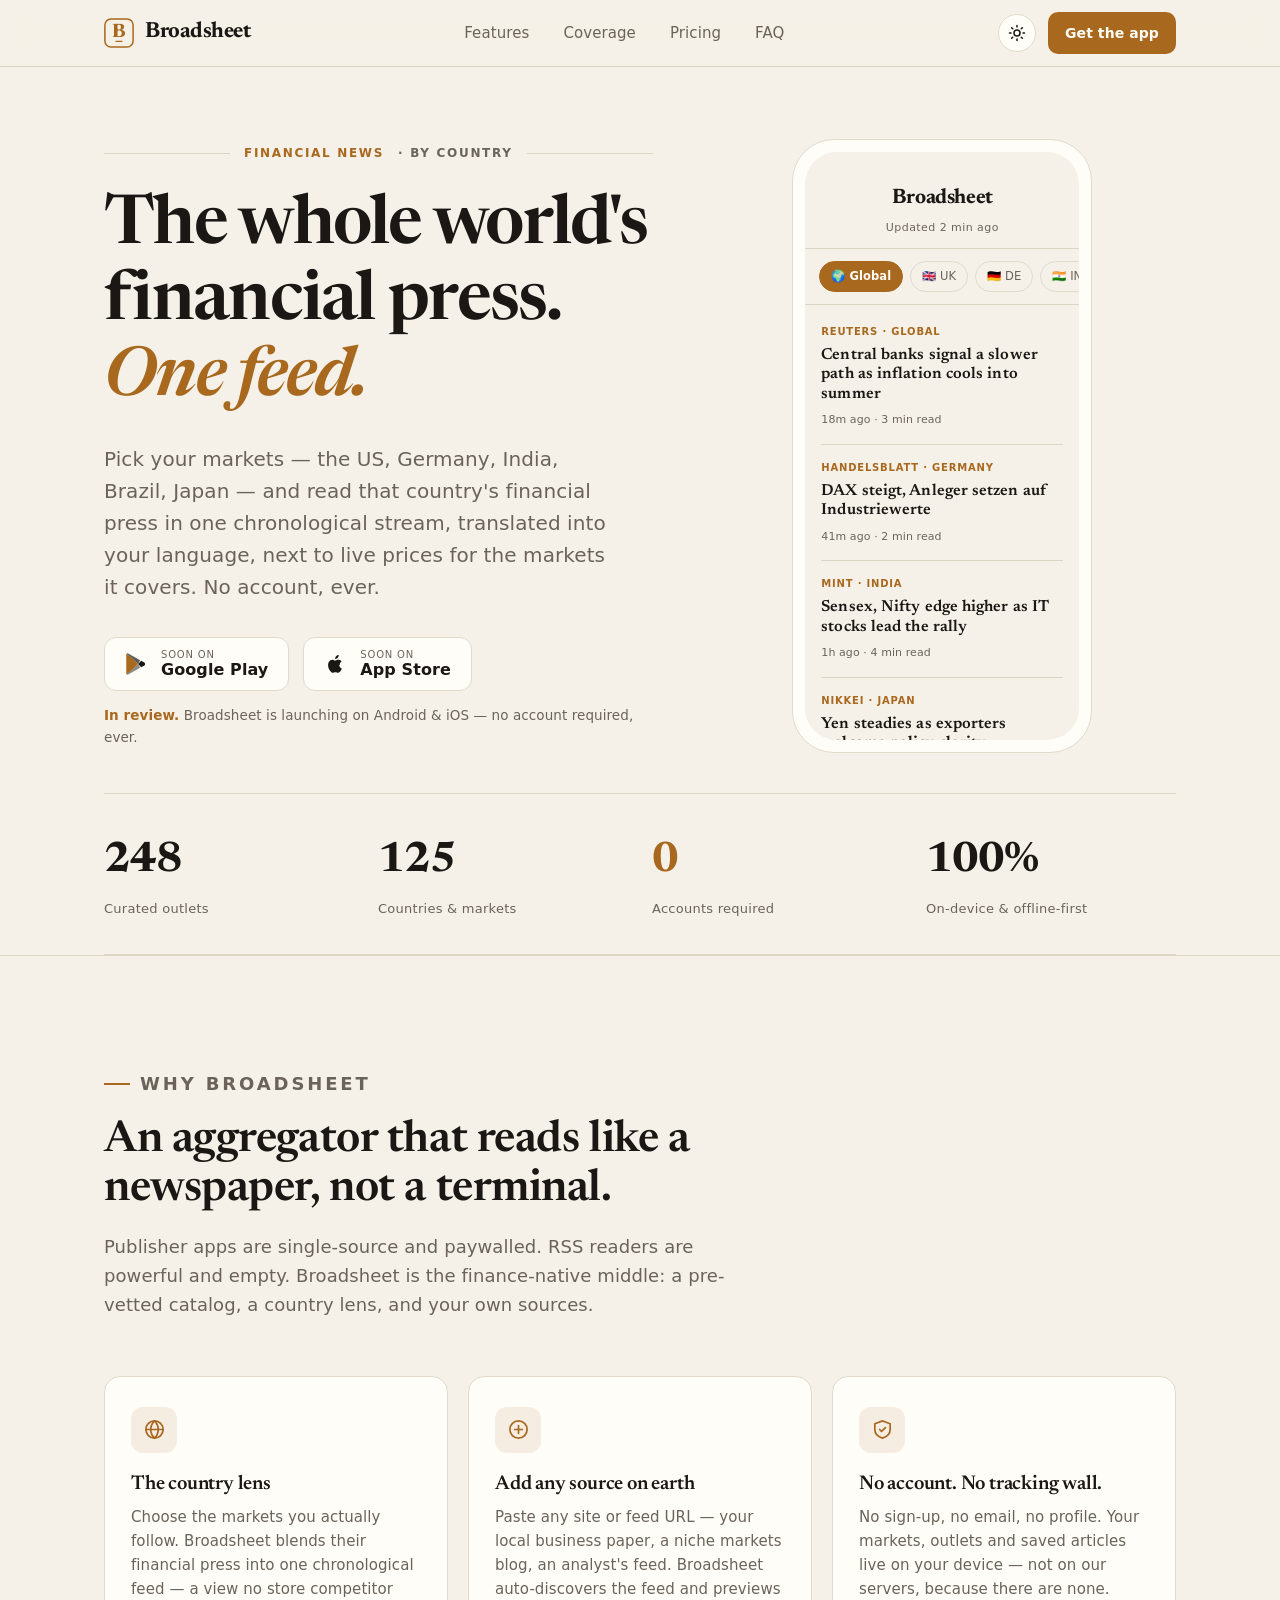
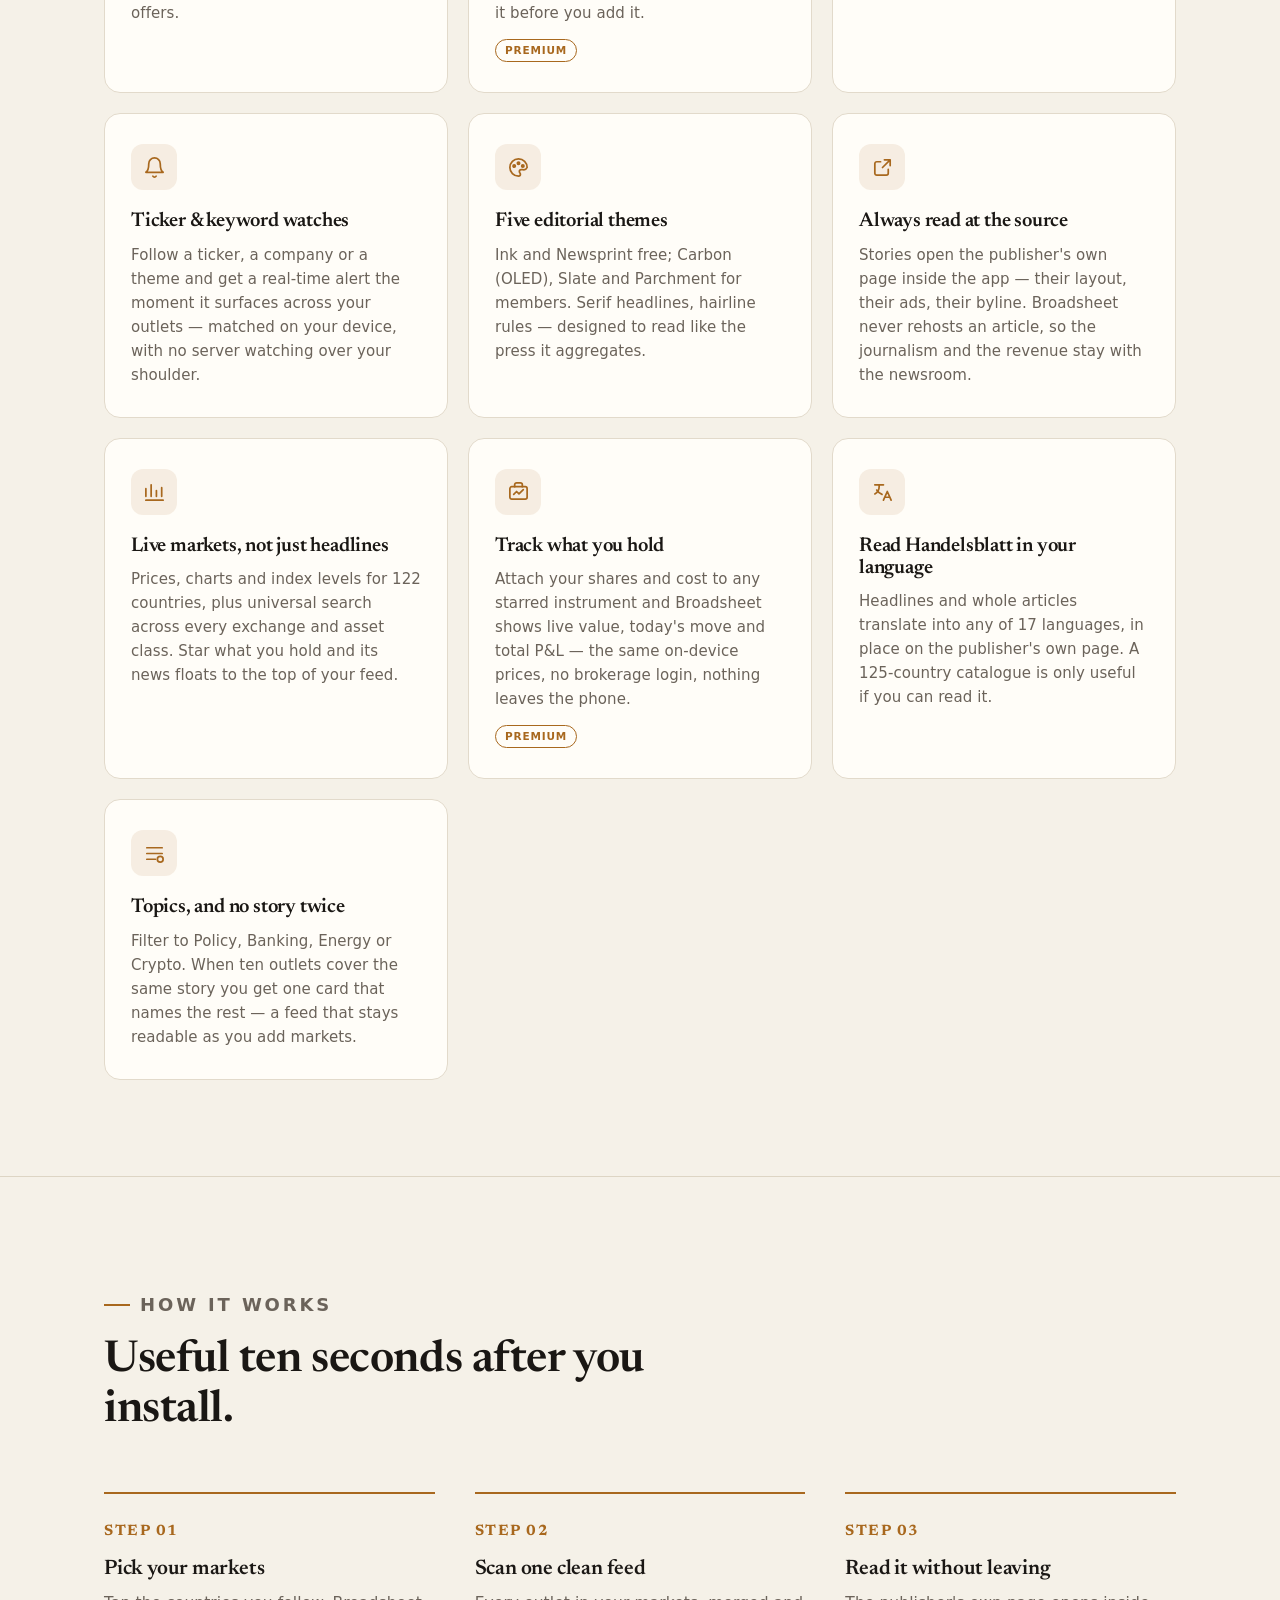
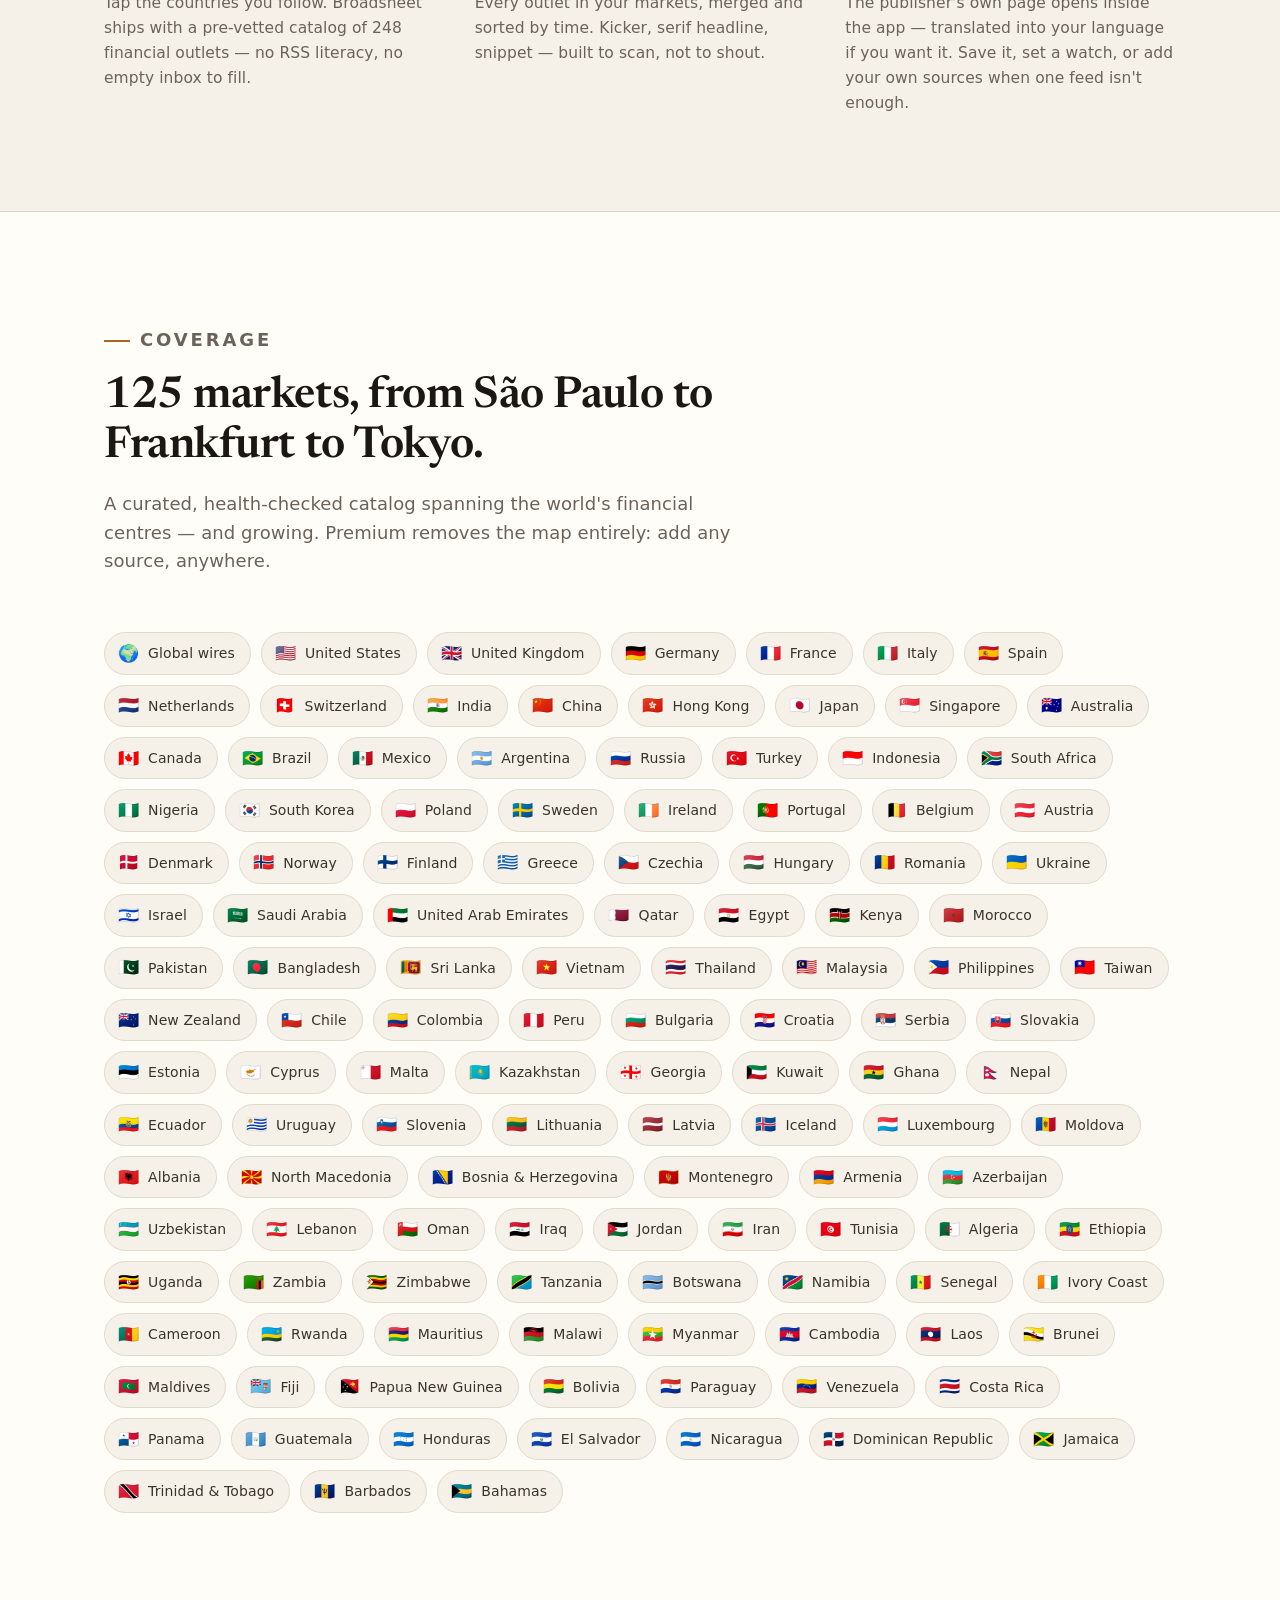
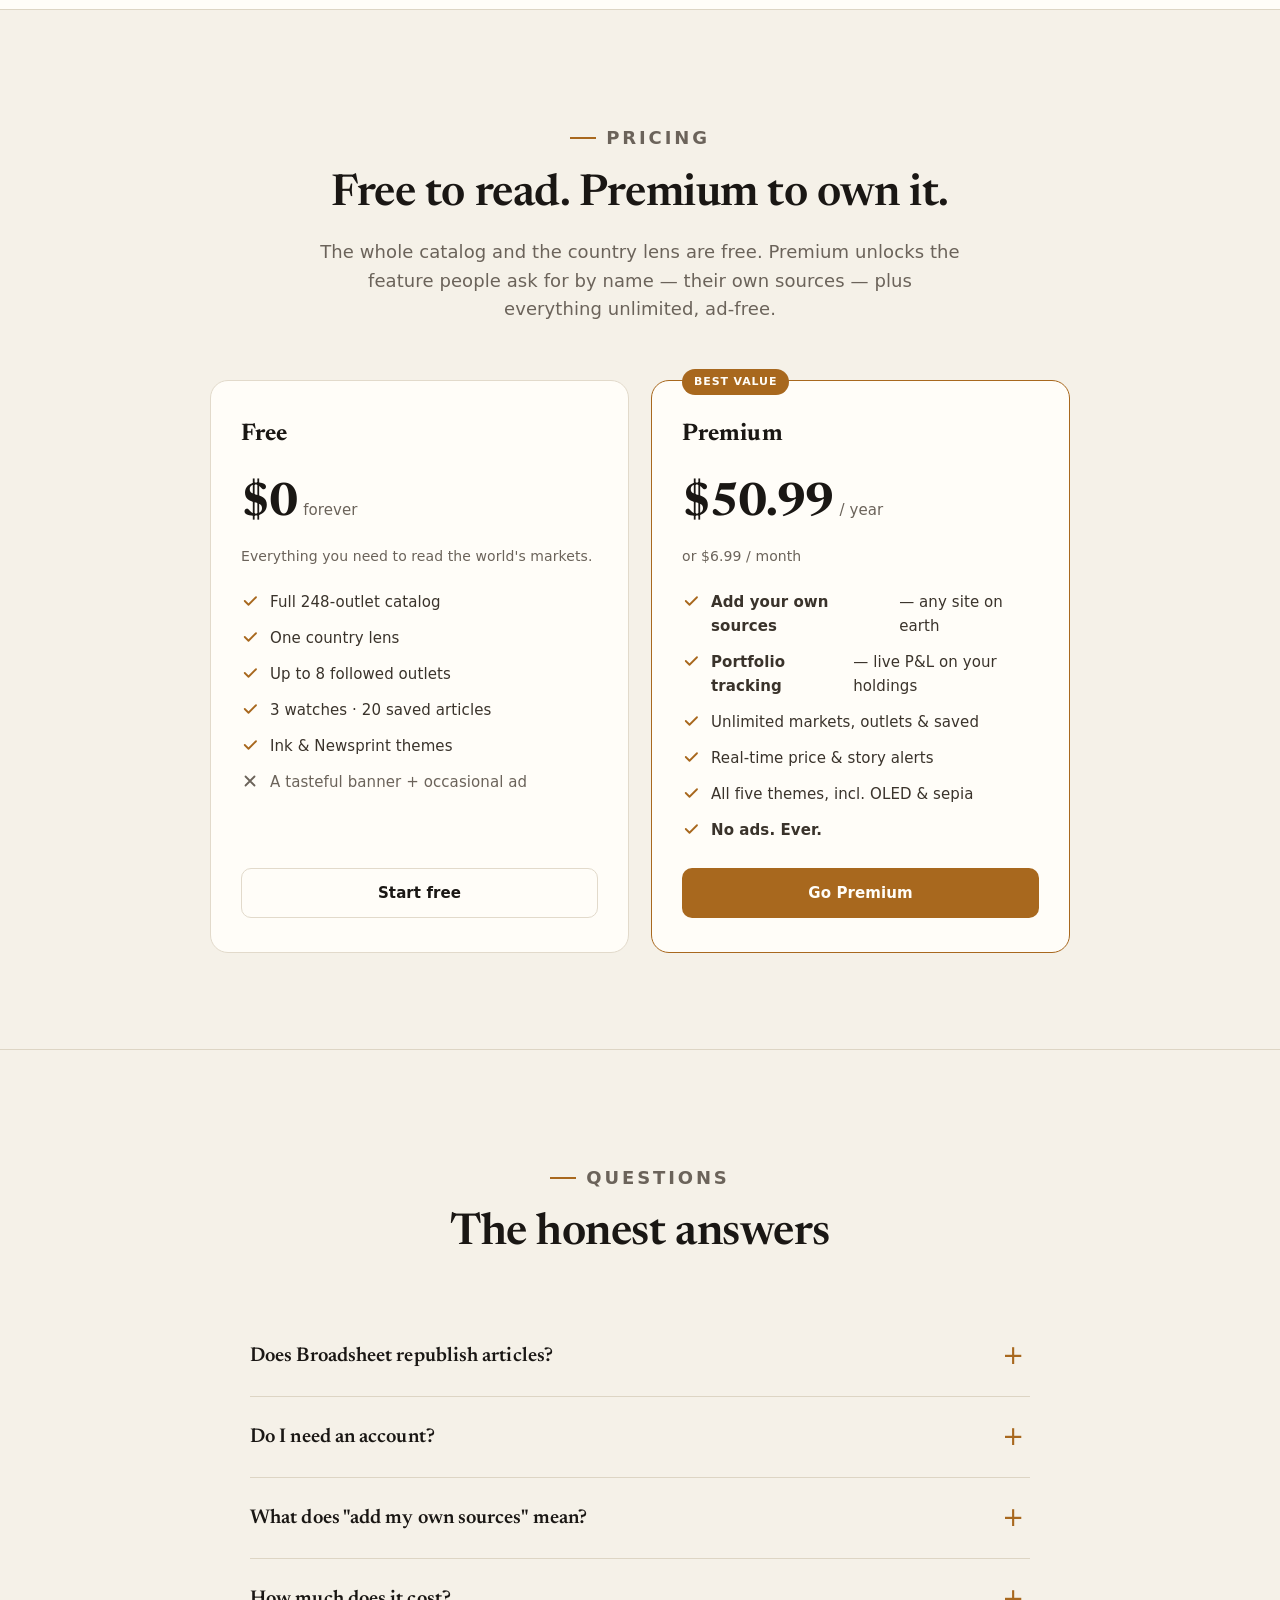
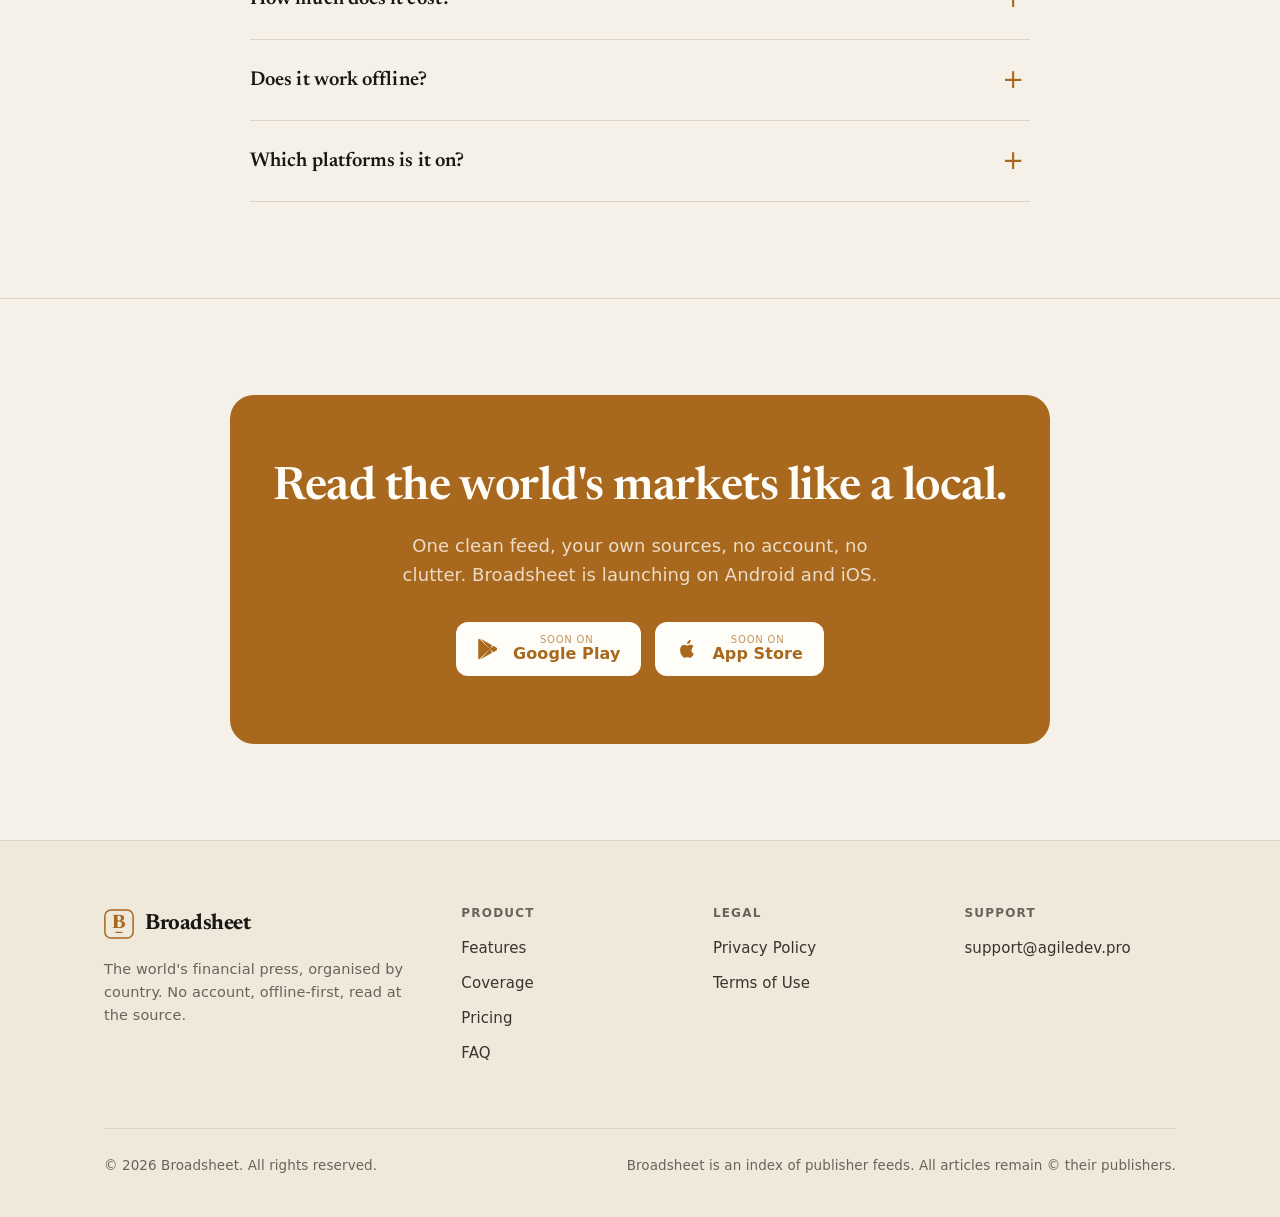
==== commit dadef656: "Update Premium plan description Removed the mention of a 7-day free trial from the Premium plan desc" ====
--- a/index.html
+++ b/index.html
@@ -422,7 +422,7 @@
               <span class="plan__flag">Best value</span>
               <div class="plan__name">Premium</div>
               <div class="plan__price"><b>$50.99</b><span>/ year</span></div>
-              <p class="plan__sub">or $6.99 / month · 7-day free trial on annual</p>
+              <p class="plan__sub">or $6.99 / month</p>
               <ul class="plan__list">
                 <li><svg viewBox="0 0 24 24" fill="none" stroke="currentColor" stroke-width="2.4"><path d="m5 12 5 5L20 7" stroke-linecap="round" stroke-linejoin="round"/></svg><strong>Add your own sources</strong> — any site on earth</li>
                 <li><svg viewBox="0 0 24 24" fill="none" stroke="currentColor" stroke-width="2.4"><path d="m5 12 5 5L20 7" stroke-linecap="round" stroke-linejoin="round"/></svg><strong>Portfolio tracking</strong> — live P&amp;L on your holdings</li>
